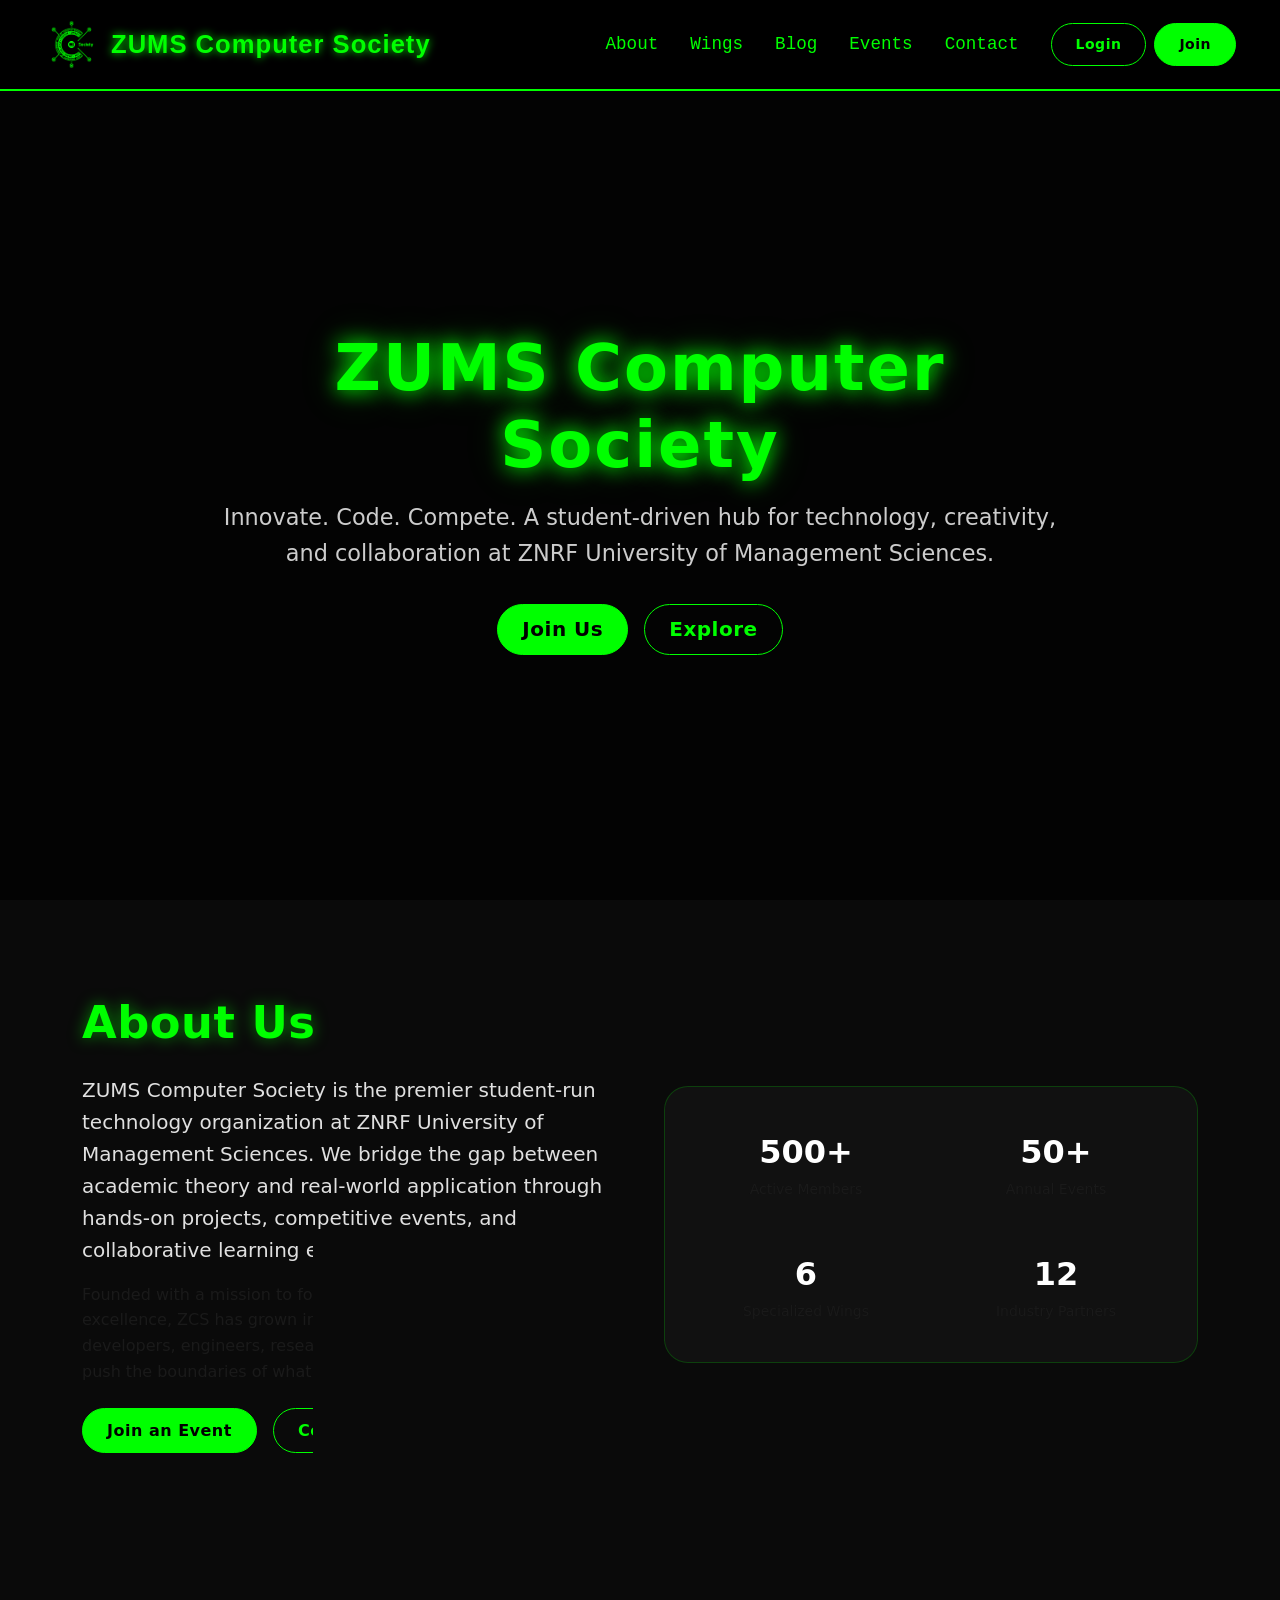
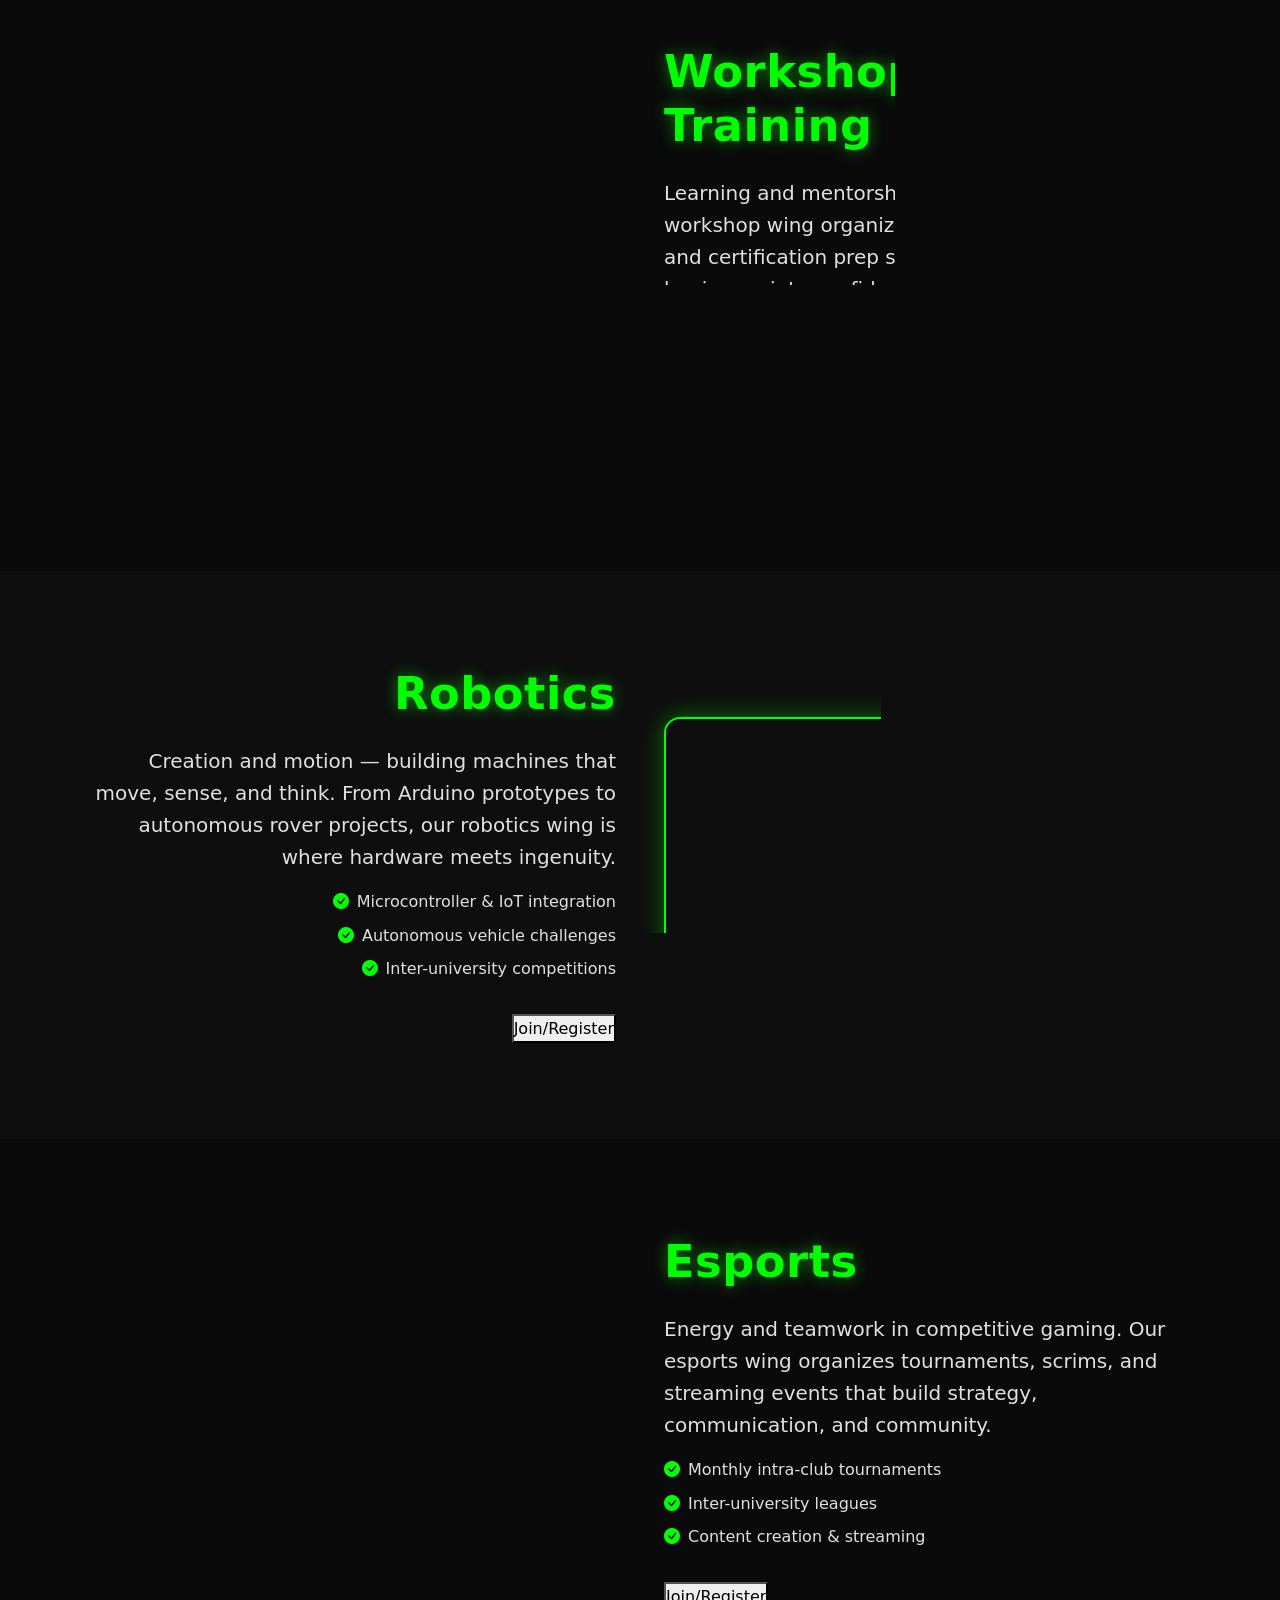
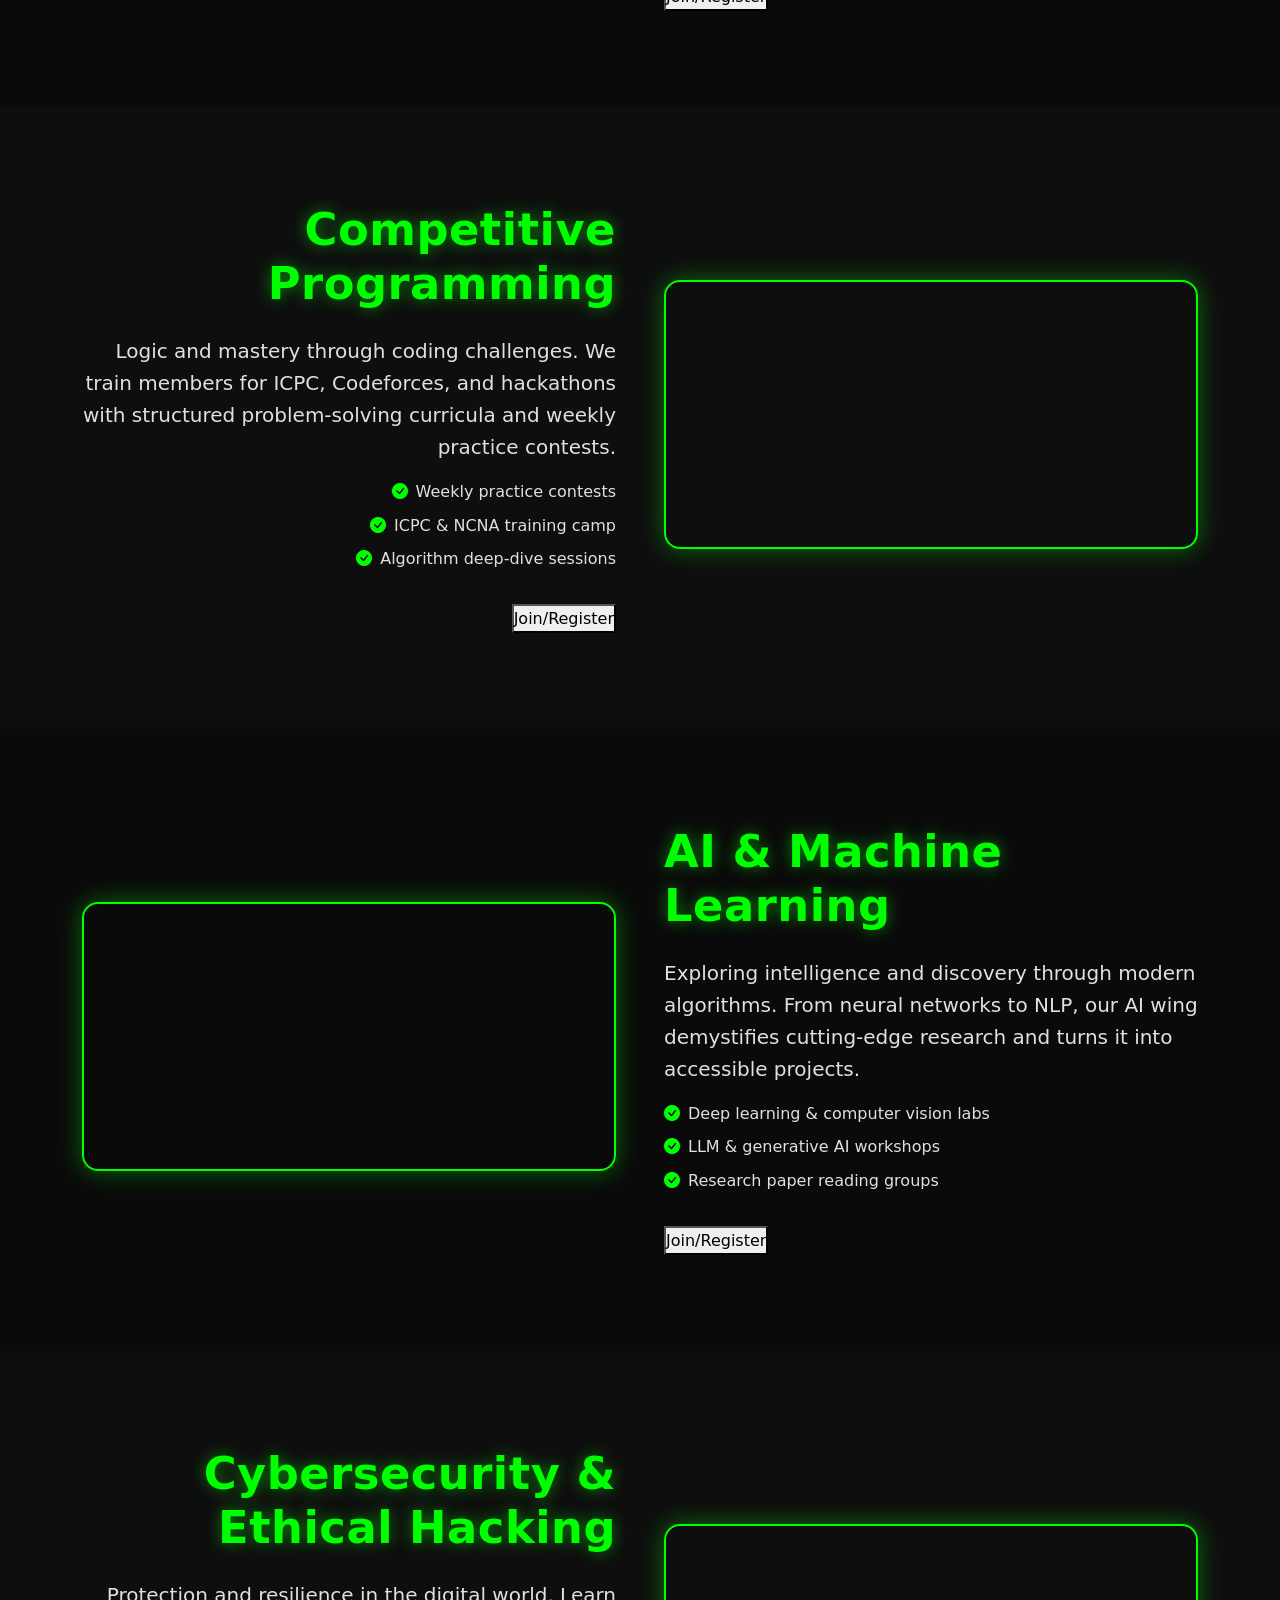
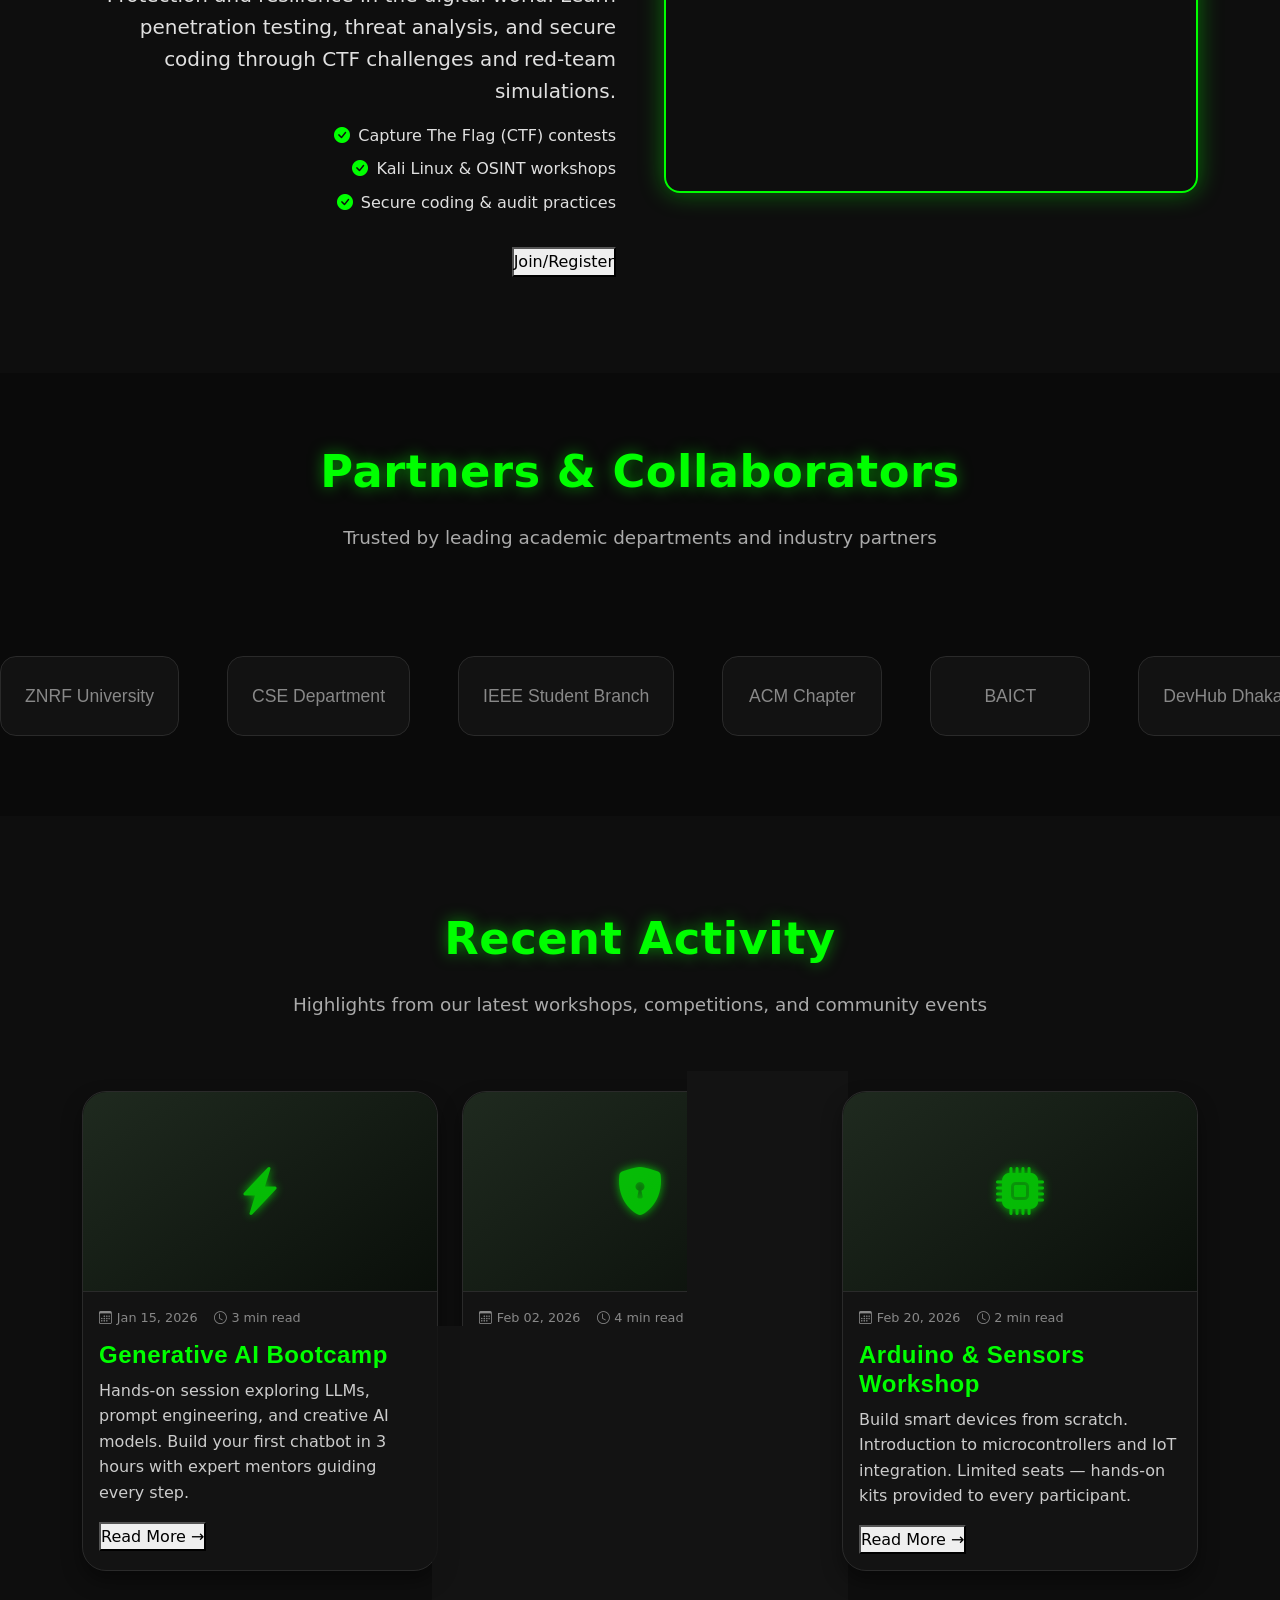
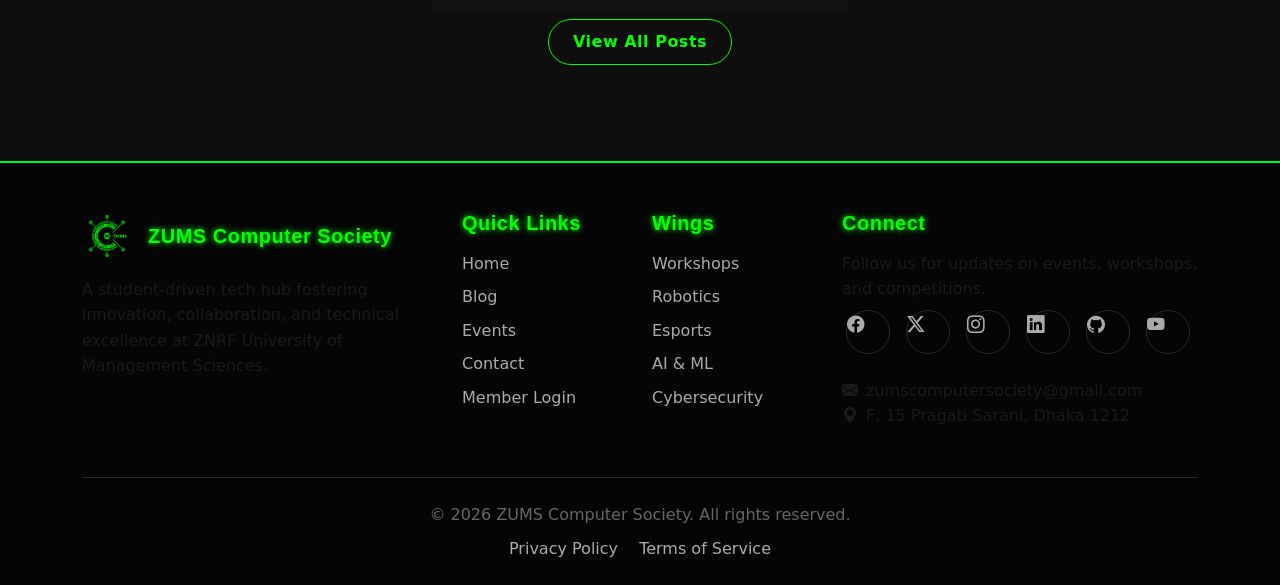
==== index.html @ 4468ccbf "Add files via upload" ====
<!DOCTYPE html>
<html lang="en">
<head>
  <meta charset="UTF-8">
  <meta name="viewport" content="width=device-width, initial-scale=1.0, viewport-fit=cover">
  <meta name="description" content="ZUMS Computer Society - A student-driven tech hub for innovation, workshops, robotics, esports, programming, AI/ML, and cybersecurity at ZNRF University of Management Sciences.">
  <meta name="keywords" content="ZUMS Computer Society, ZCS, tech club, programming, AI, robotics, cybersecurity, esports, workshops, ZNRF University">
  <meta name="author" content="ZUMS Computer Society">
  <meta name="theme-color" content="#00ff00">
  <meta property="og:title" content="ZUMS Computer Society">
  <meta property="og:description" content="CODE CREATE CHALLENGE COMPETE CONNECT. The official CSE club of ZNRF University of Management Sciences.">
  <meta property="og:type" content="website">
  <title>ZUMS Computer Society</title>
  <!-- Bootstrap 5 CSS -->
  <link href="https://cdn.jsdelivr.net/npm/bootstrap@5.3.3/dist/css/bootstrap.min.css" rel="stylesheet">
  <!-- Bootstrap Icons -->
  <link href="https://cdn.jsdelivr.net/npm/bootstrap-icons@1.11.3/font/bootstrap-icons.css" rel="stylesheet">
  <!-- Custom Theme CSS -->
  <link rel="stylesheet" href="style.css">
  <link rel="shortcut icon" href="zcs-logo-transparent.png" type="image/png">
</head>
<body class="d-flex flex-column min-vh-100">

  <!-- Canvas for neon particle pointer tracker -->
  <canvas id="pointerCanvas"></canvas>

  <!-- ===== NAVBAR ===== -->
  <nav class="navbar navbar-expand-lg fixed-top">
    <div class="container-fluid">
      <a class="navbar-brand" href="index.html">
        <img src="zcs-logo-transparent.png" alt="ZCS Logo" onerror="this.src='https://placehold.co/60x60/0a0a0a/00ff00?text=ZCS'">
        <span>ZUMS Computer Society</span>
      </a>
      <button class="navbar-toggler" type="button" data-bs-toggle="collapse" data-bs-target="#mainNavbar" aria-controls="mainNavbar" aria-expanded="false" aria-label="Toggle navigation">
        <span class="navbar-toggler-icon"></span>
      </button>
      <div class="collapse navbar-collapse" id="mainNavbar">
        <ul class="navbar-nav ms-auto mb-2 mb-lg-0 align-items-lg-center">
          <li class="nav-item"><a class="nav-link" href="#about">About</a></li>
          <li class="nav-item dropdown">
            <a class="nav-link dropdown-toggle" href="#wings" id="wingsDropdown" role="button" data-bs-toggle="dropdown" aria-expanded="false">Wings</a>
            <ul class="dropdown-menu" aria-labelledby="wingsDropdown">
              <li><a class="dropdown-item" href="#workshops-wing">Workshops</a></li>
              <li><a class="dropdown-item" href="#robotics">Robotics</a></li>
              <li><a class="dropdown-item" href="#esports">Esports</a></li>
              <li><a class="dropdown-item" href="#programming">Programming</a></li>
              <li><a class="dropdown-item" href="#ai">AI &amp; ML</a></li>
              <li><a class="dropdown-item" href="#cybersecurity">Cybersecurity</a></li>
            </ul>
          </li>
          <li class="nav-item"><a class="nav-link" href="blog.html">Blog</a></li>
          <li class="nav-item"><a class="nav-link" href="forms.html">Events</a></li>
          <li class="nav-item"><a class="nav-link" href="contact.html">Contact</a></li>
          <li class="nav-item ms-lg-3 mt-2 mt-lg-0">
            <a class="btn btn-outline-primary btn-sm" href="login.html">Login</a>
          </li>
          <li class="nav-item ms-lg-2 mt-2 mt-lg-0">
            <a class="btn btn-primary btn-sm" href="register.html">Join</a>
          </li>
        </ul>
      </div>
    </div>
  </nav>

  <!-- ===== HERO SECTION ===== -->
  <section class="hero-section" id="home">
    <video class="hero-bg-video" autoplay loop muted playsinline>
      <source src="wing.mp4" type="video/mp4">
    </video>
    <div class="hero-overlay"></div>
    <div class="hero-content animate-on-scroll">
      <h1>ZUMS Computer Society</h1>
      <p class="lead">Innovate. Code. Compete. A student-driven hub for technology, creativity, and collaboration at ZNRF University of Management Sciences.</p>
      <div class="hero-cta d-flex flex-wrap justify-content-center gap-3">
        <a href="register.html" class="btn btn-primary btn-lg pulse-glow">Join Us</a>
        <a href="#about" class="btn btn-outline-primary btn-lg">Explore</a>
      </div>
    </div>
  </section>

  <!-- ===== ABOUT SECTION ===== -->
  <section id="about" class="py-5">
    <div class="container py-5">
      <div class="row align-items-center g-5">
        <div class="col-lg-6 animate-on-scroll">
          <h2 class="section-title text-start">About Us</h2>
          <p class="fs-5 text-light">ZUMS Computer Society is the premier student-run technology organization at ZNRF University of Management Sciences. We bridge the gap between academic theory and real-world application through hands-on projects, competitive events, and collaborative learning environments.</p>
          <p class="text-secondary">Founded with a mission to foster innovation and technical excellence, ZCS has grown into a thriving community of developers, engineers, researchers, and digital creatives who push the boundaries of what students can achieve.</p>
          <div class="d-flex gap-3 mt-4">
            <a href="forms.html" class="btn btn-primary">Join an Event</a>
            <a href="contact.html" class="btn btn-outline-primary">Collaborate</a>
          </div>
        </div>
        <div class="col-lg-6 animate-on-scroll">
          <div class="glass-card p-4">
            <div class="row g-3">
              <div class="col-6">
                <div class="text-center p-3">
                  <div class="fs-2 fw-bold text-white">500+</div>
                  <div class="text-secondary small">Active Members</div>
                </div>
              </div>
              <div class="col-6">
                <div class="text-center p-3">
                  <div class="fs-2 fw-bold text-white">50+</div>
                  <div class="text-secondary small">Annual Events</div>
                </div>
              </div>
              <div class="col-6">
                <div class="text-center p-3">
                  <div class="fs-2 fw-bold text-white">6</div>
                  <div class="text-secondary small">Specialized Wings</div>
                </div>
              </div>
              <div class="col-6">
                <div class="text-center p-3">
                  <div class="fs-2 fw-bold text-white">12</div>
                  <div class="text-secondary small">Industry Partners</div>
                </div>
              </div>
            </div>
          </div>
        </div>
      </div>
    </div>
  </section>

  <!-- ===== WINGS SECTION ANCHOR ===== -->
  <div id="wings"></div>

  <!-- ===== WINGS: WORKSHOPS ===== -->
  <section id="workshops-wing" class="py-5">
    <div class="container py-5">
      <div class="row align-items-center g-5">
        <div class="col-lg-6 order-lg-1 animate-on-scroll">
          <div class="wing-video">
            <video class="w-100 rounded-4" style="border:2px solid #00ff00;box-shadow:0 0 25px rgba(0,255,0,0.4);" src="wing.mp4" autoplay loop muted playsinline></video>
          </div>
        </div>
        <div class="col-lg-6 order-lg-2 animate-on-scroll">
          <h2 class="section-title text-start">Workshops &amp; Training</h2>
          <p class="fs-5">Learning and mentorship for all skill levels. Our workshop wing organizes bootcamps, hands-on labs, and certification prep sessions that transform beginners into confident technologists.</p>
          <ul class="list-unstyled mt-3">
            <li class="mb-2"><i class="bi bi-check-circle-fill text-success me-2"></i>Beginner to advanced coding bootcamps</li>
            <li class="mb-2"><i class="bi bi-check-circle-fill text-success me-2"></i>Industry-certified mentor guidance</li>
            <li class="mb-2"><i class="bi bi-check-circle-fill text-success me-2"></i>Project-based learning tracks</li>
          </ul>
          <button class="join-btn mt-3">Join/Register</button>
        </div>
      </div>
    </div>
  </section>

  <!-- ===== WINGS: ROBOTICS ===== -->
  <section id="robotics" class="py-5" style="background:#0e0e0e;">
    <div class="container py-5">
      <div class="row align-items-center g-5">
        <div class="col-lg-6 order-lg-2 animate-on-scroll">
          <div class="wing-video">
            <video class="w-100 rounded-4" style="border:2px solid #00ff00;box-shadow:0 0 25px rgba(0,255,0,0.4);" src="wing.mp4" autoplay loop muted playsinline></video>
          </div>
        </div>
        <div class="col-lg-6 order-lg-1 animate-on-scroll text-lg-end">
          <h2 class="section-title text-lg-end">Robotics</h2>
          <p class="fs-5">Creation and motion — building machines that move, sense, and think. From Arduino prototypes to autonomous rover projects, our robotics wing is where hardware meets ingenuity.</p>
          <ul class="list-unstyled mt-3">
            <li class="mb-2"><i class="bi bi-check-circle-fill text-success me-2"></i>Microcontroller &amp; IoT integration</li>
            <li class="mb-2"><i class="bi bi-check-circle-fill text-success me-2"></i>Autonomous vehicle challenges</li>
            <li class="mb-2"><i class="bi bi-check-circle-fill text-success me-2"></i>Inter-university competitions</li>
          </ul>
          <button class="join-btn mt-3">Join/Register</button>
        </div>
      </div>
    </div>
  </section>

  <!-- ===== WINGS: ESPORTS ===== -->
  <section id="esports" class="py-5">
    <div class="container py-5">
      <div class="row align-items-center g-5">
        <div class="col-lg-6 order-lg-1 animate-on-scroll">
          <div class="wing-video">
            <video class="w-100 rounded-4" style="border:2px solid #00ff00;box-shadow:0 0 25px rgba(0,255,0,0.4);" src="wing.mp4" autoplay loop muted playsinline></video>
          </div>
        </div>
        <div class="col-lg-6 order-lg-2 animate-on-scroll">
          <h2 class="section-title text-start">Esports</h2>
          <p class="fs-5">Energy and teamwork in competitive gaming. Our esports wing organizes tournaments, scrims, and streaming events that build strategy, communication, and community.</p>
          <ul class="list-unstyled mt-3">
            <li class="mb-2"><i class="bi bi-check-circle-fill text-success me-2"></i>Monthly intra-club tournaments</li>
            <li class="mb-2"><i class="bi bi-check-circle-fill text-success me-2"></i>Inter-university leagues</li>
            <li class="mb-2"><i class="bi bi-check-circle-fill text-success me-2"></i>Content creation &amp; streaming</li>
          </ul>
          <button class="join-btn mt-3">Join/Register</button>
        </div>
      </div>
    </div>
  </section>

  <!-- ===== WINGS: PROGRAMMING ===== -->
  <section id="programming" class="py-5" style="background:#0e0e0e;">
    <div class="container py-5">
      <div class="row align-items-center g-5">
        <div class="col-lg-6 order-lg-2 animate-on-scroll">
          <div class="wing-video">
            <video class="w-100 rounded-4" style="border:2px solid #00ff00;box-shadow:0 0 25px rgba(0,255,0,0.4);" src="wing.mp4" autoplay loop muted playsinline></video>
          </div>
        </div>
        <div class="col-lg-6 order-lg-1 animate-on-scroll text-lg-end">
          <h2 class="section-title text-lg-end">Competitive Programming</h2>
          <p class="fs-5">Logic and mastery through coding challenges. We train members for ICPC, Codeforces, and hackathons with structured problem-solving curricula and weekly practice contests.</p>
          <ul class="list-unstyled mt-3">
            <li class="mb-2"><i class="bi bi-check-circle-fill text-success me-2"></i>Weekly practice contests</li>
            <li class="mb-2"><i class="bi bi-check-circle-fill text-success me-2"></i>ICPC &amp; NCNA training camp</li>
            <li class="mb-2"><i class="bi bi-check-circle-fill text-success me-2"></i>Algorithm deep-dive sessions</li>
          </ul>
          <button class="join-btn mt-3">Join/Register</button>
        </div>
      </div>
    </div>
  </section>

  <!-- ===== WINGS: AI & ML ===== -->
  <section id="ai" class="py-5">
    <div class="container py-5">
      <div class="row align-items-center g-5">
        <div class="col-lg-6 order-lg-1 animate-on-scroll">
          <div class="wing-video">
            <video class="w-100 rounded-4" style="border:2px solid #00ff00;box-shadow:0 0 25px rgba(0,255,0,0.4);" src="wing.mp4" autoplay loop muted playsinline></video>
          </div>
        </div>
        <div class="col-lg-6 order-lg-2 animate-on-scroll">
          <h2 class="section-title text-start">AI &amp; Machine Learning</h2>
          <p class="fs-5">Exploring intelligence and discovery through modern algorithms. From neural networks to NLP, our AI wing demystifies cutting-edge research and turns it into accessible projects.</p>
          <ul class="list-unstyled mt-3">
            <li class="mb-2"><i class="bi bi-check-circle-fill text-success me-2"></i>Deep learning &amp; computer vision labs</li>
            <li class="mb-2"><i class="bi bi-check-circle-fill text-success me-2"></i>LLM &amp; generative AI workshops</li>
            <li class="mb-2"><i class="bi bi-check-circle-fill text-success me-2"></i>Research paper reading groups</li>
          </ul>
          <button class="join-btn mt-3">Join/Register</button>
        </div>
      </div>
    </div>
  </section>

  <!-- ===== WINGS: CYBERSECURITY ===== -->
  <section id="cybersecurity" class="py-5" style="background:#0e0e0e;">
    <div class="container py-5">
      <div class="row align-items-center g-5">
        <div class="col-lg-6 order-lg-2 animate-on-scroll">
          <div class="wing-video">
            <video class="w-100 rounded-4" style="border:2px solid #00ff00;box-shadow:0 0 25px rgba(0,255,0,0.4);" src="wing.mp4" autoplay loop muted playsinline></video>
          </div>
        </div>
        <div class="col-lg-6 order-lg-1 animate-on-scroll text-lg-end">
          <h2 class="section-title text-lg-end">Cybersecurity &amp; Ethical Hacking</h2>
          <p class="fs-5">Protection and resilience in the digital world. Learn penetration testing, threat analysis, and secure coding through CTF challenges and red-team simulations.</p>
          <ul class="list-unstyled mt-3">
            <li class="mb-2"><i class="bi bi-check-circle-fill text-success me-2"></i>Capture The Flag (CTF) contests</li>
            <li class="mb-2"><i class="bi bi-check-circle-fill text-success me-2"></i>Kali Linux &amp; OSINT workshops</li>
            <li class="mb-2"><i class="bi bi-check-circle-fill text-success me-2"></i>Secure coding &amp; audit practices</li>
          </ul>
          <button class="join-btn mt-3">Join/Register</button>
        </div>
      </div>
    </div>
  </section>

  <!-- ===== PARTNERS / COLLABORATORS ===== -->
  <section id="partners" class="py-5">
    <div class="container py-4">
      <h2 class="section-title">Partners &amp; Collaborators</h2>
      <p class="section-subtitle">Trusted by leading academic departments and industry partners</p>
    </div>
    <div class="marquee-container">
      <div class="marquee-track">
        <span class="marquee-item">ZNRF University</span>
        <span class="marquee-item">CSE Department</span>
        <span class="marquee-item">IEEE Student Branch</span>
        <span class="marquee-item">ACM Chapter</span>
        <span class="marquee-item">BAICT</span>
        <span class="marquee-item">DevHub Dhaka</span>
        <span class="marquee-item">Google DSC</span>
        <span class="marquee-item">Microsoft Learn</span>
        <span class="marquee-item">AWS Educate</span>
        <span class="marquee-item">Oracle Academy</span>
        <!-- Duplicate for seamless loop -->
        <span class="marquee-item">ZNRF University</span>
        <span class="marquee-item">CSE Department</span>
        <span class="marquee-item">IEEE Student Branch</span>
        <span class="marquee-item">ACM Chapter</span>
        <span class="marquee-item">BAICT</span>
        <span class="marquee-item">DevHub Dhaka</span>
        <span class="marquee-item">Google DSC</span>
        <span class="marquee-item">Microsoft Learn</span>
        <span class="marquee-item">AWS Educate</span>
        <span class="marquee-item">Oracle Academy</span>
      </div>
    </div>
  </section>

  <!-- ===== RECENT ACTIVITY ===== -->
  <section id="recent-activity" class="py-5" style="background:#0e0e0e;">
    <div class="container py-5">
      <h2 class="section-title">Recent Activity</h2>
      <p class="section-subtitle">Highlights from our latest workshops, competitions, and community events</p>
      <div class="row g-4 mt-2">
        <!-- Card 1 -->
        <div class="col-md-6 col-lg-4 animate-on-scroll">
          <div class="card h-100">
            <div class="blog-thumb-placeholder">
              <span class="thumb-icon"><i class="bi bi-lightning-charge-fill"></i></span>
            </div>
            <div class="card-body">
              <div class="blog-meta">
                <span><i class="bi bi-calendar3"></i> Jan 15, 2026</span>
                <span><i class="bi bi-clock"></i> 3 min read</span>
              </div>
              <h4 class="card-title">Generative AI Bootcamp</h4>
              <p class="card-text">Hands-on session exploring LLMs, prompt engineering, and creative AI models. Build your first chatbot in 3 hours with expert mentors guiding every step.</p>
              <button class="read-more">Read More &rarr;</button>
            </div>
          </div>
        </div>
        <!-- Card 2 -->
        <div class="col-md-6 col-lg-4 animate-on-scroll">
          <div class="card h-100">
            <div class="blog-thumb-placeholder">
              <span class="thumb-icon"><i class="bi bi-shield-lock-fill"></i></span>
            </div>
            <div class="card-body">
              <div class="blog-meta">
                <span><i class="bi bi-calendar3"></i> Feb 02, 2026</span>
                <span><i class="bi bi-clock"></i> 4 min read</span>
              </div>
              <h4 class="card-title">Ethical Hacking 101</h4>
              <p class="card-text">Learn penetration testing, network scanning and defense strategies. Real-world demos with Kali Linux in our fully equipped cybersecurity lab.</p>
              <button class="read-more">Read More &rarr;</button>
            </div>
          </div>
        </div>
        <!-- Card 3 -->
        <div class="col-md-6 col-lg-4 animate-on-scroll">
          <div class="card h-100">
            <div class="blog-thumb-placeholder">
              <span class="thumb-icon"><i class="bi bi-cpu-fill"></i></span>
            </div>
            <div class="card-body">
              <div class="blog-meta">
                <span><i class="bi bi-calendar3"></i> Feb 20, 2026</span>
                <span><i class="bi bi-clock"></i> 2 min read</span>
              </div>
              <h4 class="card-title">Arduino &amp; Sensors Workshop</h4>
              <p class="card-text">Build smart devices from scratch. Introduction to microcontrollers and IoT integration. Limited seats — hands-on kits provided to every participant.</p>
              <button class="read-more">Read More &rarr;</button>
            </div>
          </div>
        </div>
      </div>
      <div class="text-center mt-5">
        <a href="blog.html" class="btn btn-outline-primary">View All Posts</a>
      </div>
    </div>
  </section>

  <!-- ===== UNIVERSAL FOOTER ===== -->
  <footer class="site-footer mt-auto">
    <div class="container">
      <div class="row g-4">
        <div class="col-lg-4">
          <div class="d-flex align-items-center gap-3 mb-3">
            <img src="zcs-logo-transparent.png" alt="ZCS Logo" height="50" onerror="this.src='https://placehold.co/50x50/0a0a0a/00ff00?text=ZCS'">
            <h5 class="mb-0">ZUMS Computer Society</h5>
          </div>
          <p class="text-secondary">A student-driven tech hub fostering innovation, collaboration, and technical excellence at ZNRF University of Management Sciences.</p>
        </div>
        <div class="col-lg-2 col-md-4">
          <h5>Quick Links</h5>
          <a href="index.html">Home</a>
          <a href="blog.html">Blog</a>
          <a href="forms.html">Events</a>
          <a href="contact.html">Contact</a>
          <a href="login.html">Member Login</a>
        </div>
        <div class="col-lg-2 col-md-4">
          <h5>Wings</h5>
          <a href="index.html#workshops-wing">Workshops</a>
          <a href="index.html#robotics">Robotics</a>
          <a href="index.html#esports">Esports</a>
          <a href="index.html#ai">AI &amp; ML</a>
          <a href="index.html#cybersecurity">Cybersecurity</a>
        </div>
        <div class="col-lg-4 col-md-4">
          <h5>Connect</h5>
          <p class="text-secondary mb-2">Follow us for updates on events, workshops, and competitions.</p>
          <div class="d-flex gap-2">
            <a href="#" class="social-icon" aria-label="Facebook"><i class="bi bi-facebook"></i></a>
            <a href="#" class="social-icon" aria-label="Twitter / X"><i class="bi bi-twitter-x"></i></a>
            <a href="#" class="social-icon" aria-label="Instagram"><i class="bi bi-instagram"></i></a>
            <a href="#" class="social-icon" aria-label="LinkedIn"><i class="bi bi-linkedin"></i></a>
            <a href="#" class="social-icon" aria-label="GitHub"><i class="bi bi-github"></i></a>
            <a href="#" class="social-icon" aria-label="YouTube"><i class="bi bi-youtube"></i></a>
          </div>
          <p class="text-secondary mt-3 mb-0"><i class="bi bi-envelope-fill me-2"></i>zumscomputersociety@gmail.com</p>
          <p class="text-secondary"><i class="bi bi-geo-alt-fill me-2"></i>F, 15 Pragati Sarani, Dhaka 1212</p>
        </div>
      </div>
      <div class="footer-bottom">
        <p class="mb-0">&copy; <span class="year-update">2026</span> ZUMS Computer Society. All rights reserved.</p>
        <div class="mt-2">
          <a href="privacy-policy.html" class="d-inline me-3">Privacy Policy</a>
          <a href="terms.html" class="d-inline">Terms of Service</a>
        </div>
      </div>
    </div>
  </footer>

  <!-- Bootstrap 5 JS Bundle -->
  <script src="https://cdn.jsdelivr.net/npm/bootstrap@5.3.3/dist/js/bootstrap.bundle.min.js"></script>
  <!-- Custom JS -->
  <script src="script.js"></script>
</body>
</html>
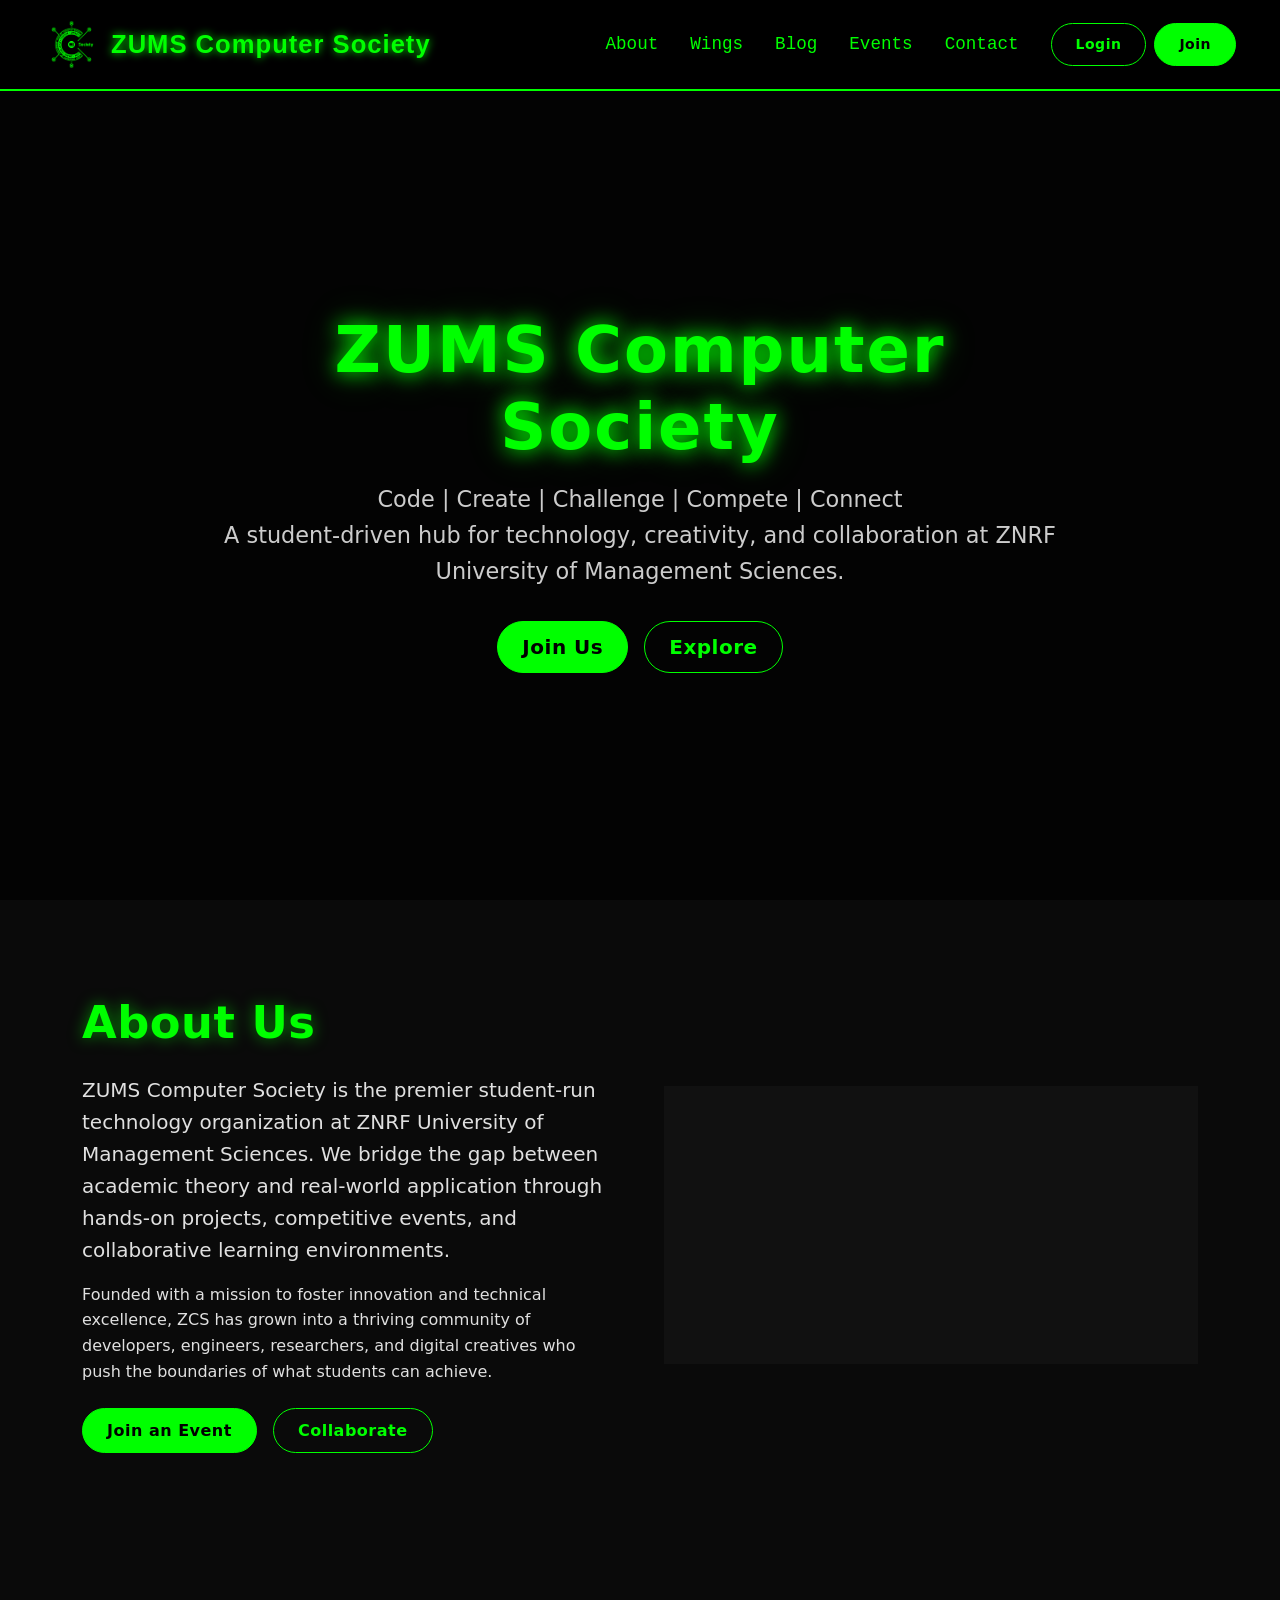
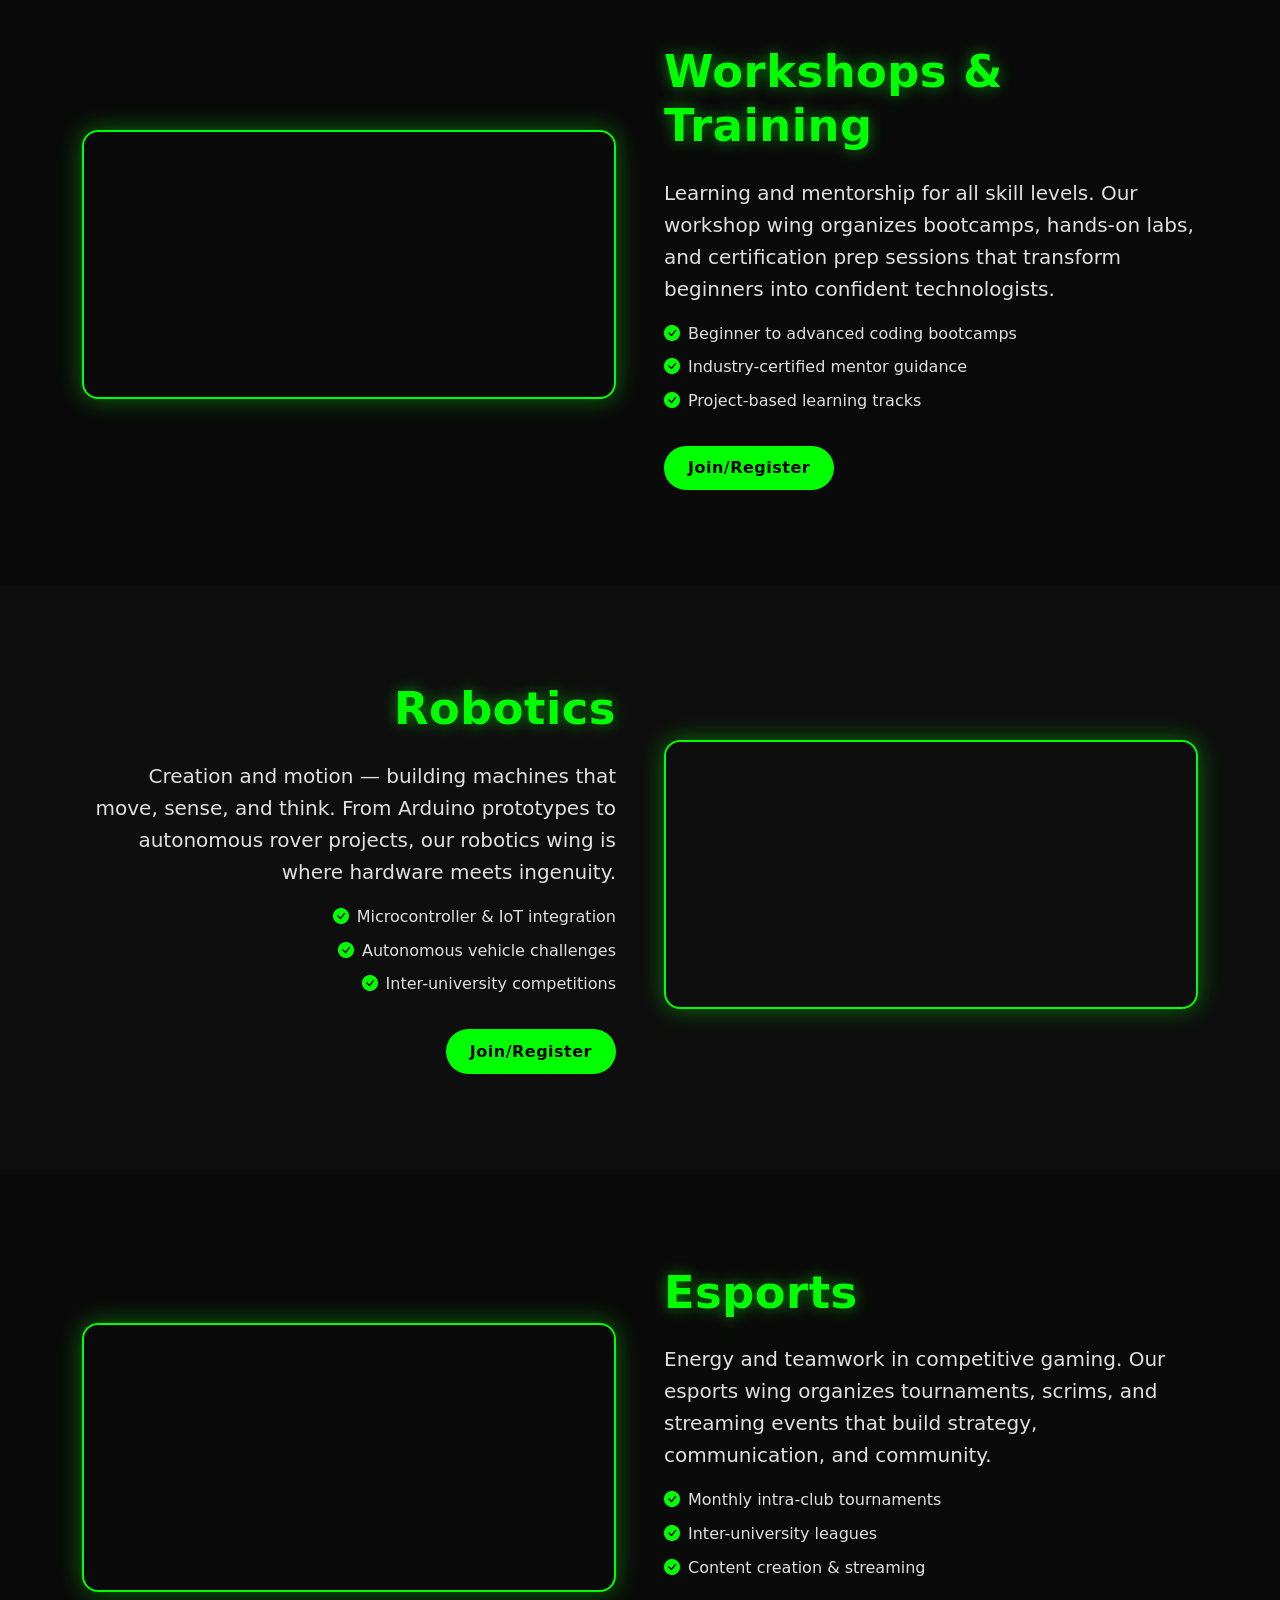
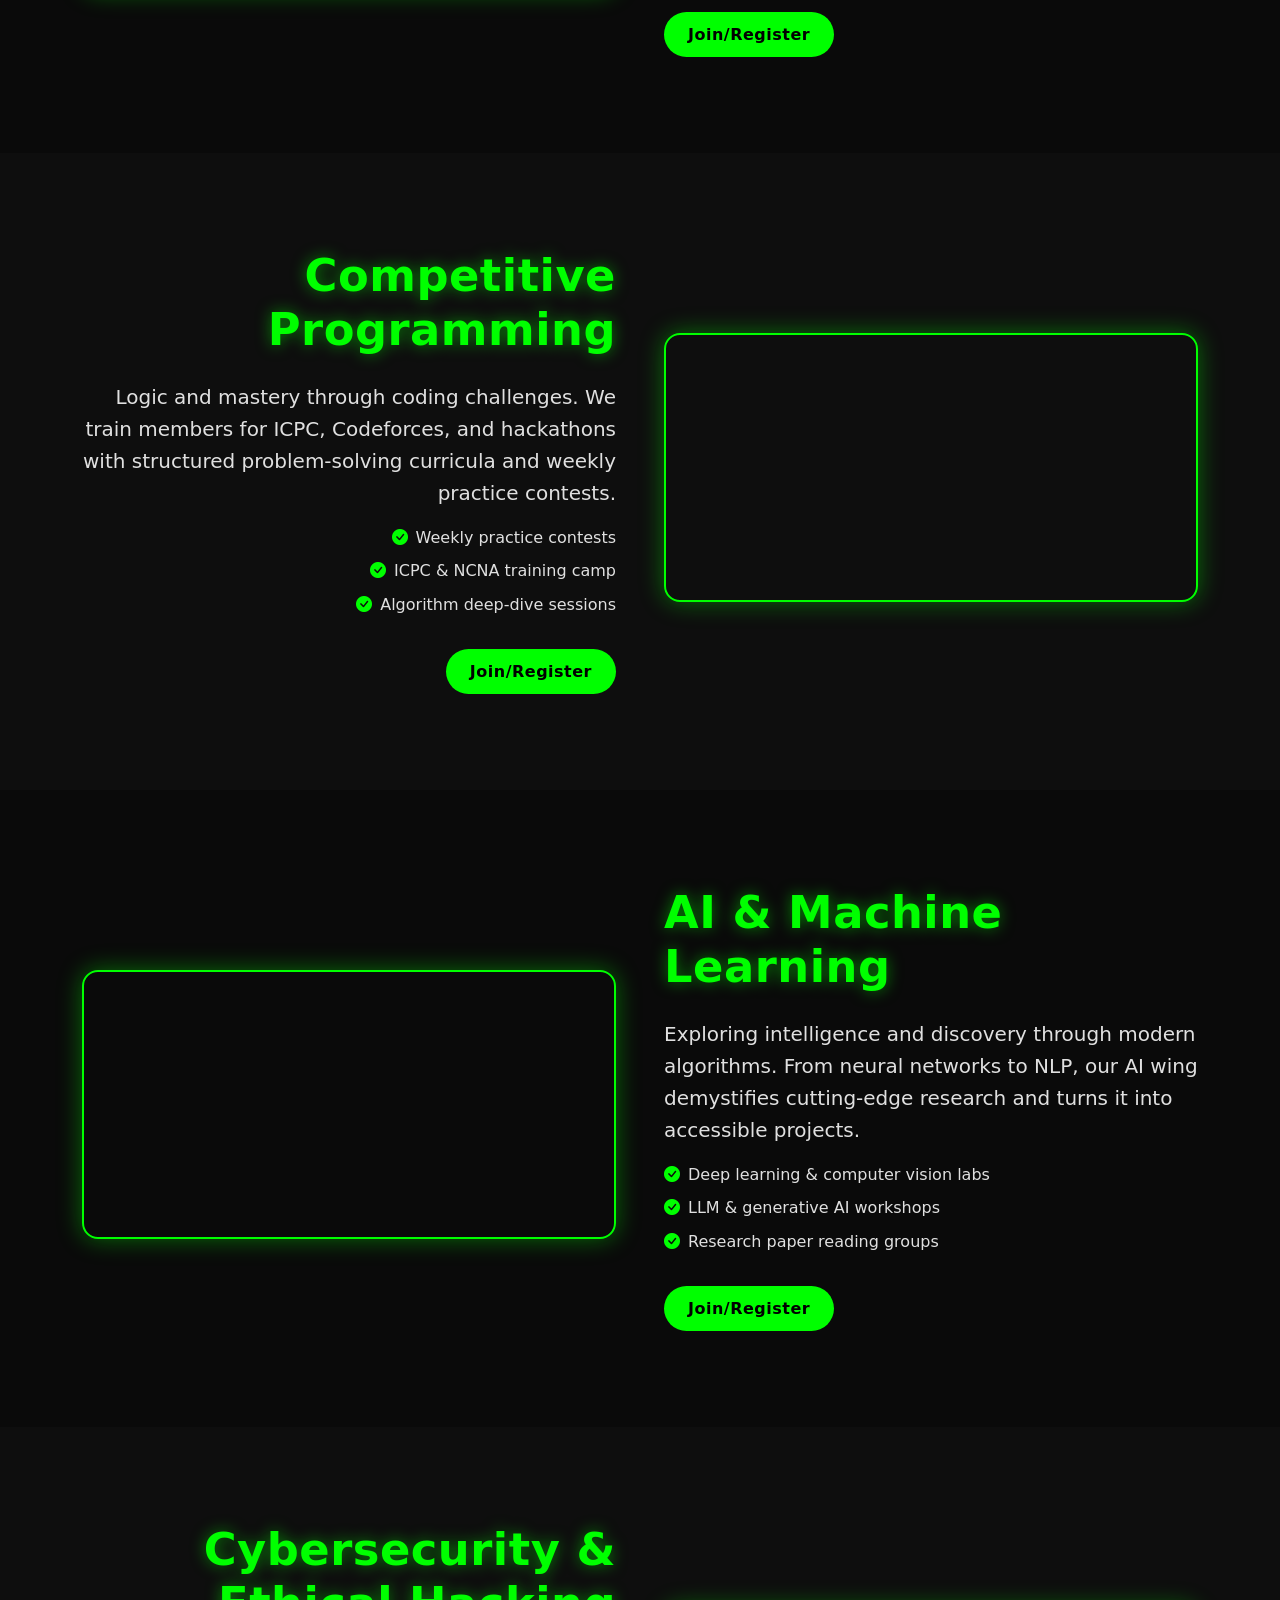
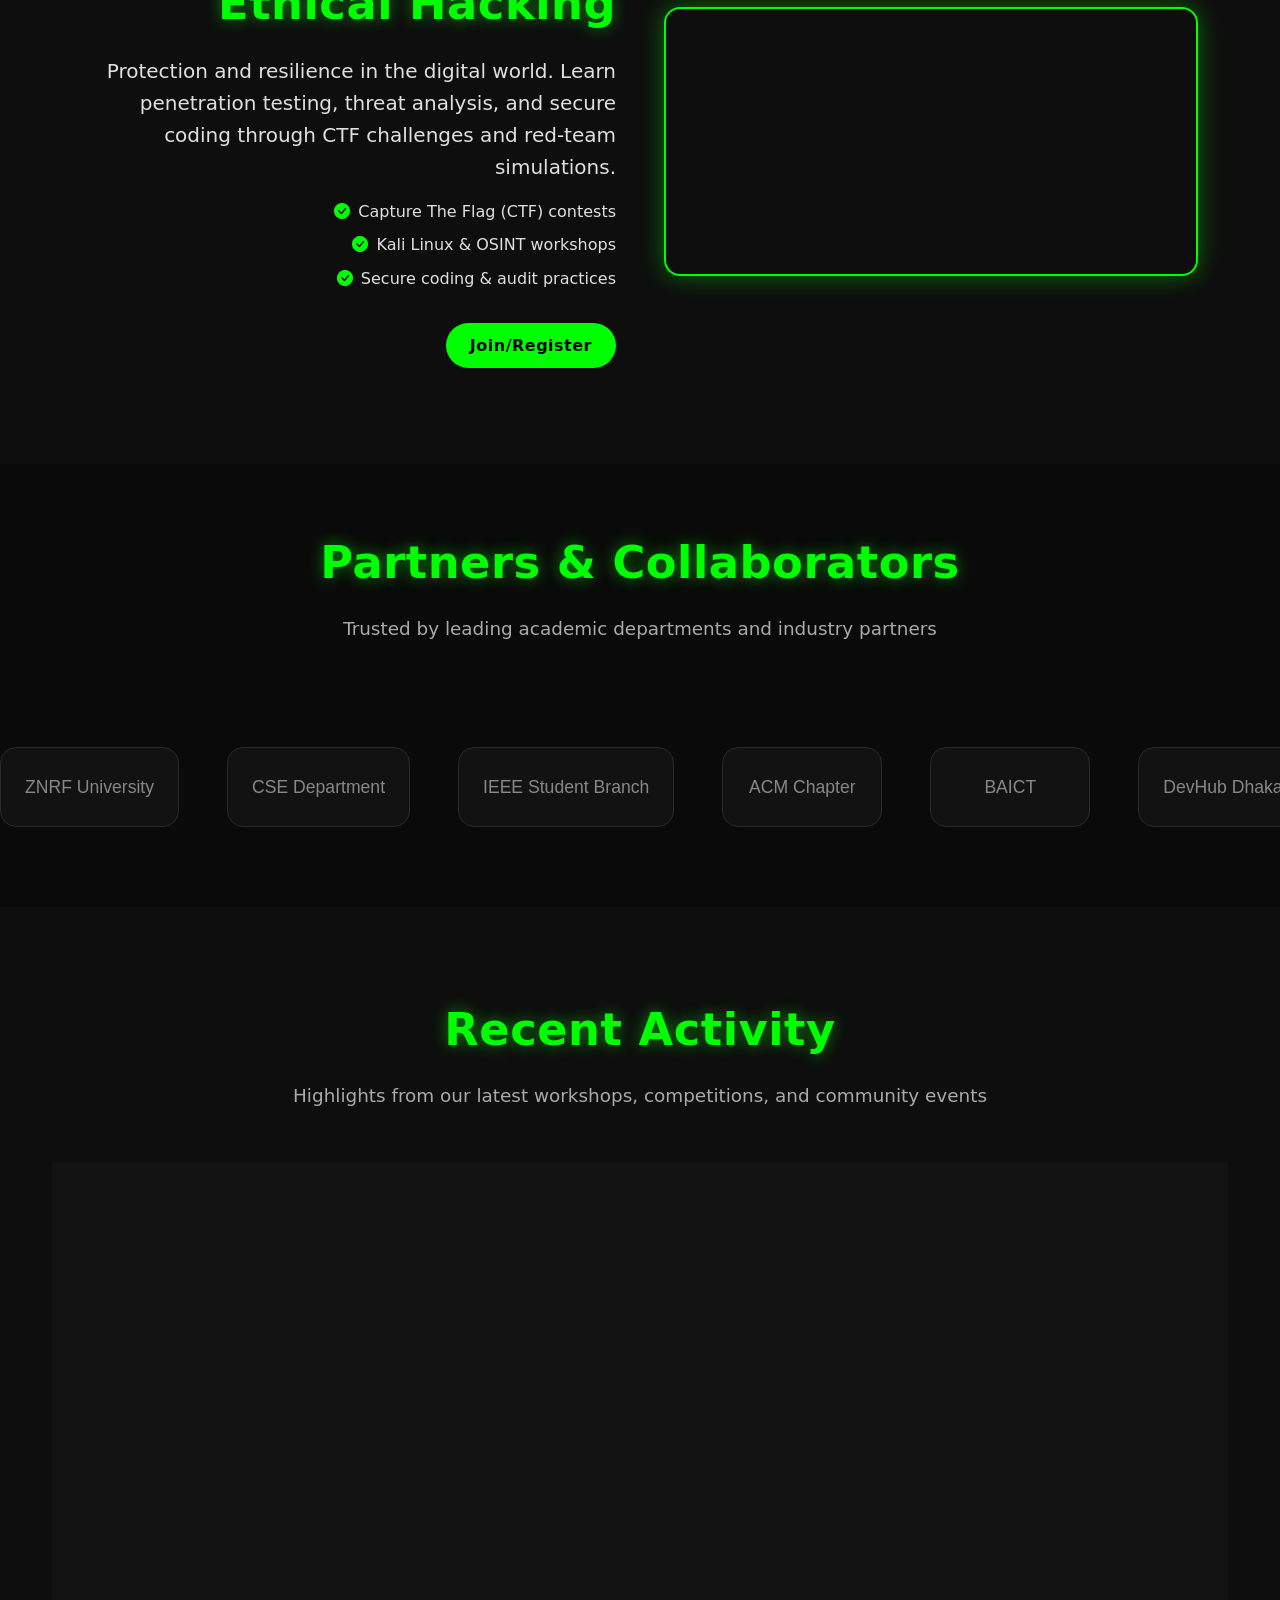
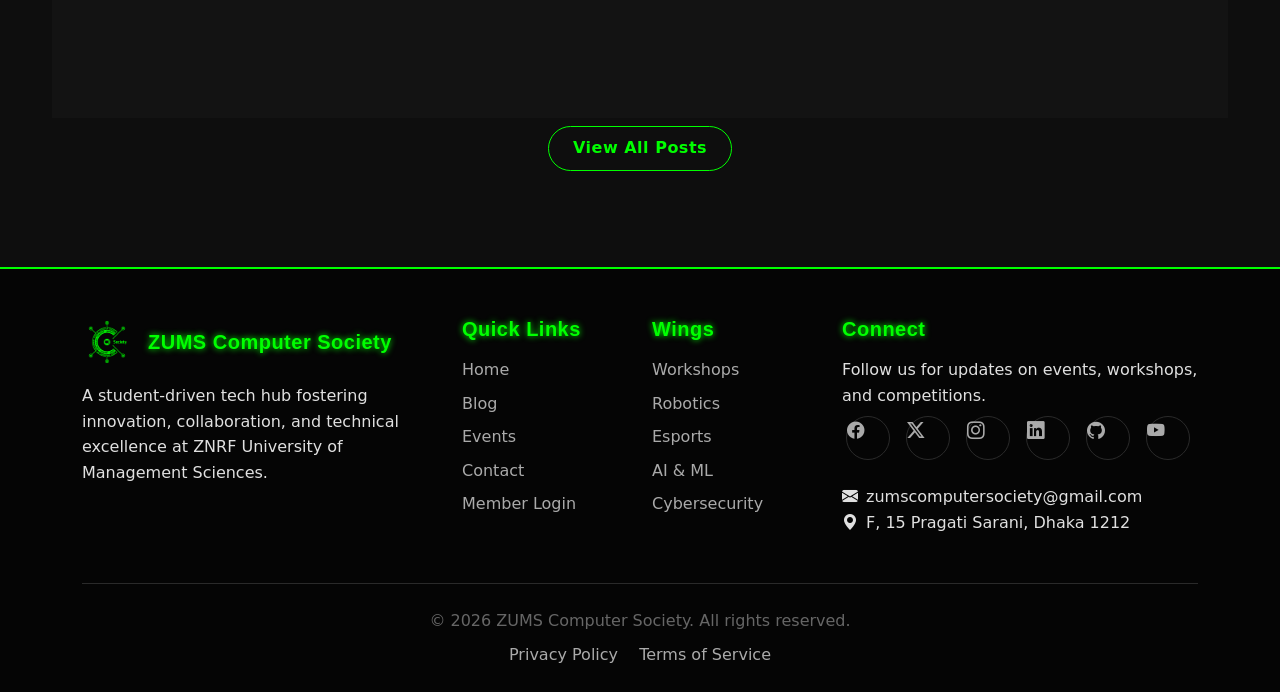
==== commit 8123f79c: "Add files via upload" ====
--- a/index.html
+++ b/index.html
@@ -70,7 +70,7 @@
     <div class="hero-overlay"></div>
     <div class="hero-content animate-on-scroll">
       <h1>ZUMS Computer Society</h1>
-      <p class="lead">Innovate. Code. Compete. A student-driven hub for technology, creativity, and collaboration at ZNRF University of Management Sciences.</p>
+      <p class="lead"><b>Code | Create | Challenge | Compete | Connect</b><br> A student-driven hub for technology, creativity, and collaboration at ZNRF University of Management Sciences.</p>
       <div class="hero-cta d-flex flex-wrap justify-content-center gap-3">
         <a href="register.html" class="btn btn-primary btn-lg pulse-glow">Join Us</a>
         <a href="#about" class="btn btn-outline-primary btn-lg">Explore</a>
@@ -85,7 +85,7 @@
         <div class="col-lg-6 animate-on-scroll">
           <h2 class="section-title text-start">About Us</h2>
           <p class="fs-5 text-light">ZUMS Computer Society is the premier student-run technology organization at ZNRF University of Management Sciences. We bridge the gap between academic theory and real-world application through hands-on projects, competitive events, and collaborative learning environments.</p>
-          <p class="text-secondary">Founded with a mission to foster innovation and technical excellence, ZCS has grown into a thriving community of developers, engineers, researchers, and digital creatives who push the boundaries of what students can achieve.</p>
+          <p class="text">Founded with a mission to foster innovation and technical excellence, ZCS has grown into a thriving community of developers, engineers, researchers, and digital creatives who push the boundaries of what students can achieve.</p>
           <div class="d-flex gap-3 mt-4">
             <a href="forms.html" class="btn btn-primary">Join an Event</a>
             <a href="contact.html" class="btn btn-outline-primary">Collaborate</a>
@@ -97,25 +97,25 @@
               <div class="col-6">
                 <div class="text-center p-3">
                   <div class="fs-2 fw-bold text-white">500+</div>
-                  <div class="text-secondary small">Active Members</div>
+                  <div class="text small">Active Members</div>
                 </div>
               </div>
               <div class="col-6">
                 <div class="text-center p-3">
                   <div class="fs-2 fw-bold text-white">50+</div>
-                  <div class="text-secondary small">Annual Events</div>
+                  <div class="text small">Annual Events</div>
                 </div>
               </div>
               <div class="col-6">
                 <div class="text-center p-3">
                   <div class="fs-2 fw-bold text-white">6</div>
-                  <div class="text-secondary small">Specialized Wings</div>
+                  <div class="text small">Specialized Wings</div>
                 </div>
               </div>
               <div class="col-6">
                 <div class="text-center p-3">
                   <div class="fs-2 fw-bold text-white">12</div>
-                  <div class="text-secondary small">Industry Partners</div>
+                  <div class="text small">Industry Partners</div>
                 </div>
               </div>
             </div>
@@ -372,7 +372,7 @@
             <img src="zcs-logo-transparent.png" alt="ZCS Logo" height="50" onerror="this.src='https://placehold.co/50x50/0a0a0a/00ff00?text=ZCS'">
             <h5 class="mb-0">ZUMS Computer Society</h5>
           </div>
-          <p class="text-secondary">A student-driven tech hub fostering innovation, collaboration, and technical excellence at ZNRF University of Management Sciences.</p>
+          <p class="text">A student-driven tech hub fostering innovation, collaboration, and technical excellence at ZNRF University of Management Sciences.</p>
         </div>
         <div class="col-lg-2 col-md-4">
           <h5>Quick Links</h5>
@@ -392,7 +392,7 @@
         </div>
         <div class="col-lg-4 col-md-4">
           <h5>Connect</h5>
-          <p class="text-secondary mb-2">Follow us for updates on events, workshops, and competitions.</p>
+          <p class="text mb-2">Follow us for updates on events, workshops, and competitions.</p>
           <div class="d-flex gap-2">
             <a href="#" class="social-icon" aria-label="Facebook"><i class="bi bi-facebook"></i></a>
             <a href="#" class="social-icon" aria-label="Twitter / X"><i class="bi bi-twitter-x"></i></a>
@@ -401,8 +401,8 @@
             <a href="#" class="social-icon" aria-label="GitHub"><i class="bi bi-github"></i></a>
             <a href="#" class="social-icon" aria-label="YouTube"><i class="bi bi-youtube"></i></a>
           </div>
-          <p class="text-secondary mt-3 mb-0"><i class="bi bi-envelope-fill me-2"></i>zumscomputersociety@gmail.com</p>
-          <p class="text-secondary"><i class="bi bi-geo-alt-fill me-2"></i>F, 15 Pragati Sarani, Dhaka 1212</p>
+          <p class="text mt-3 mb-0"><i class="bi bi-envelope-fill me-2"></i>zumscomputersociety@gmail.com</p>
+          <p class="text"><i class="bi bi-geo-alt-fill me-2"></i>F, 15 Pragati Sarani, Dhaka 1212</p>
         </div>
       </div>
       <div class="footer-bottom">
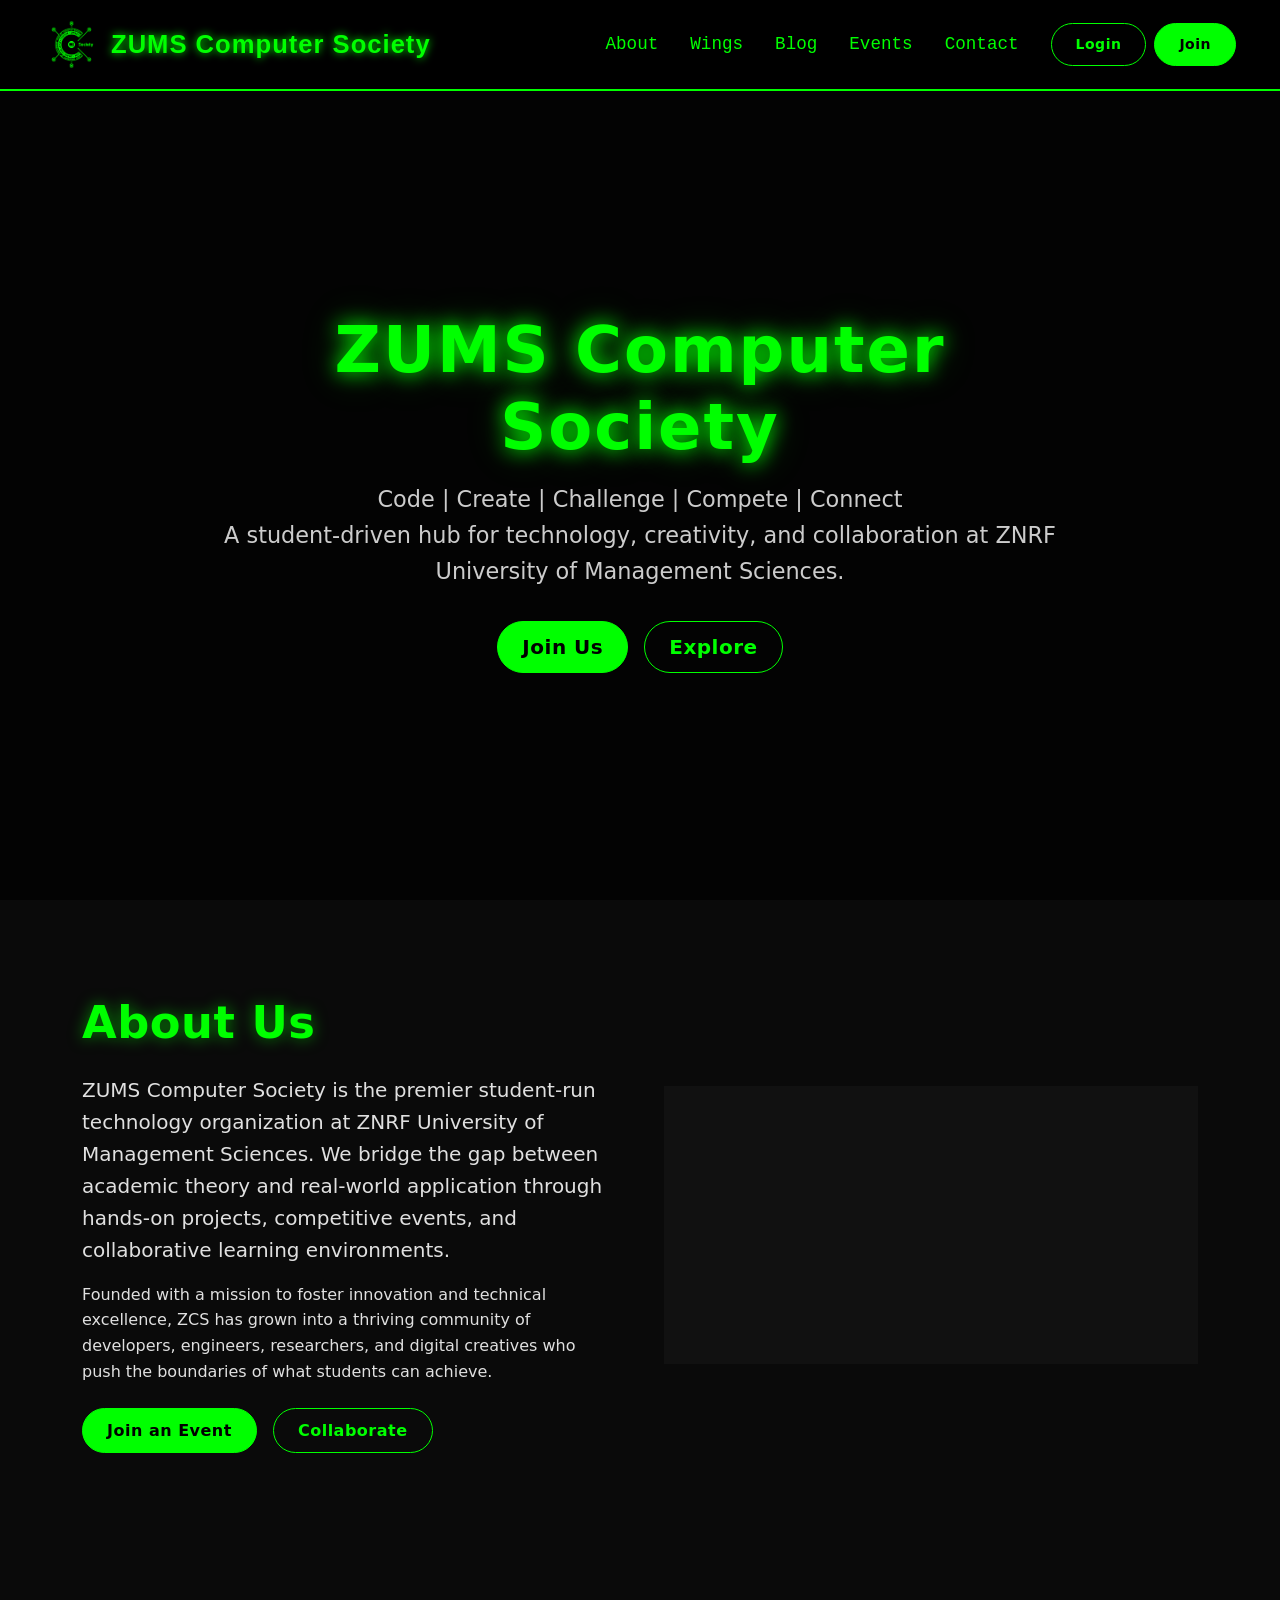
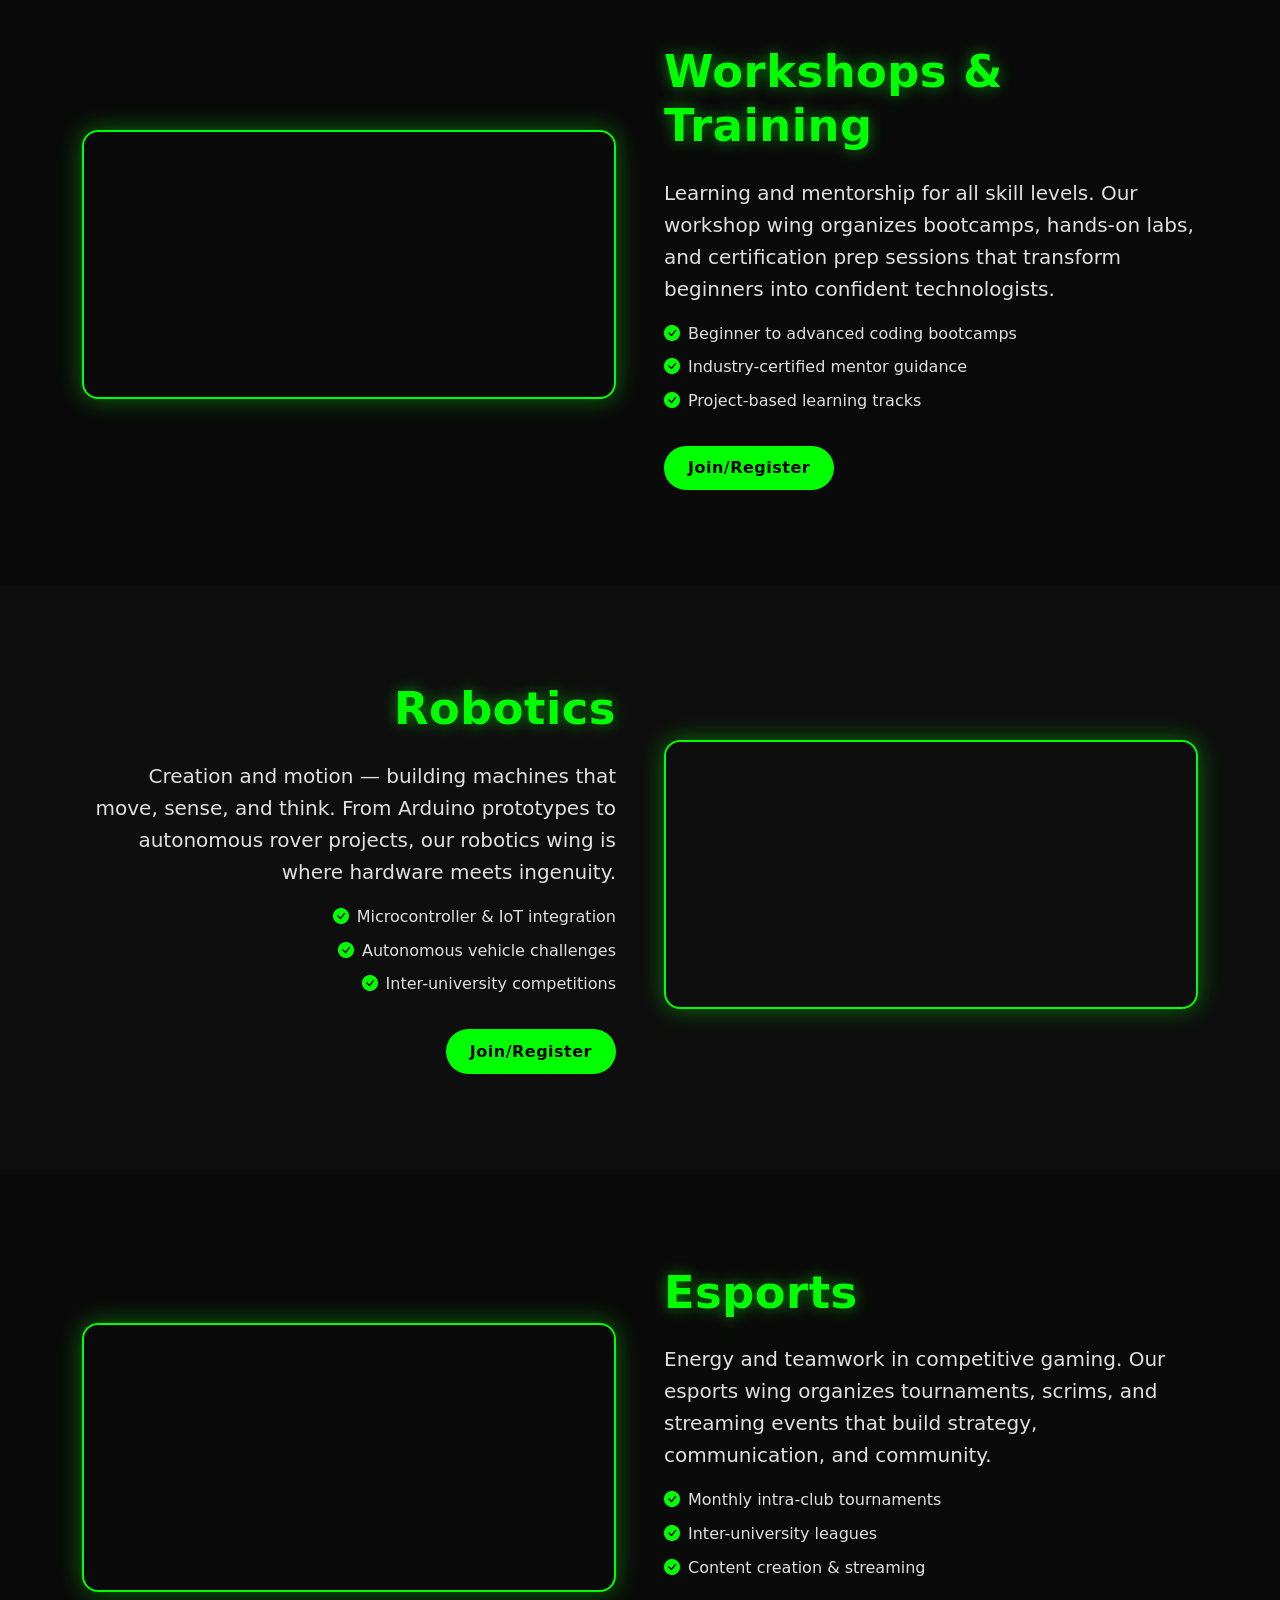
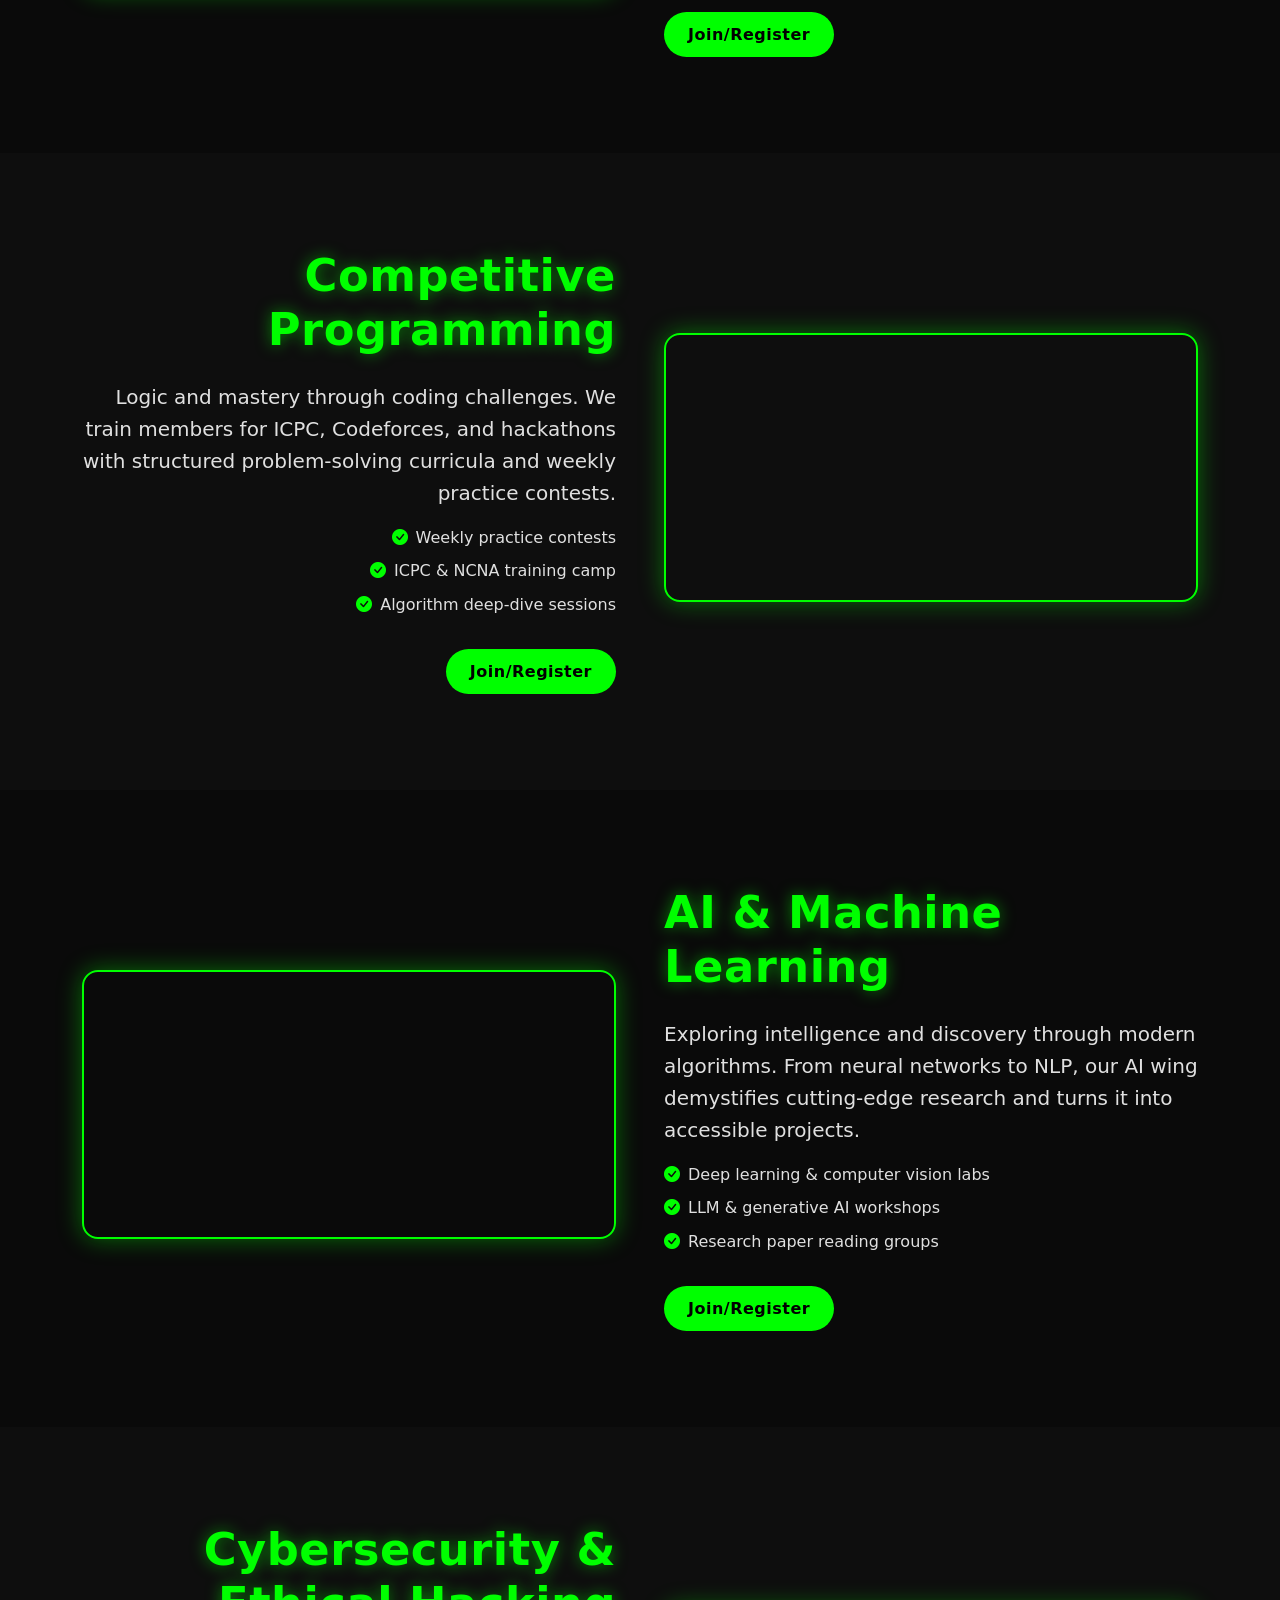
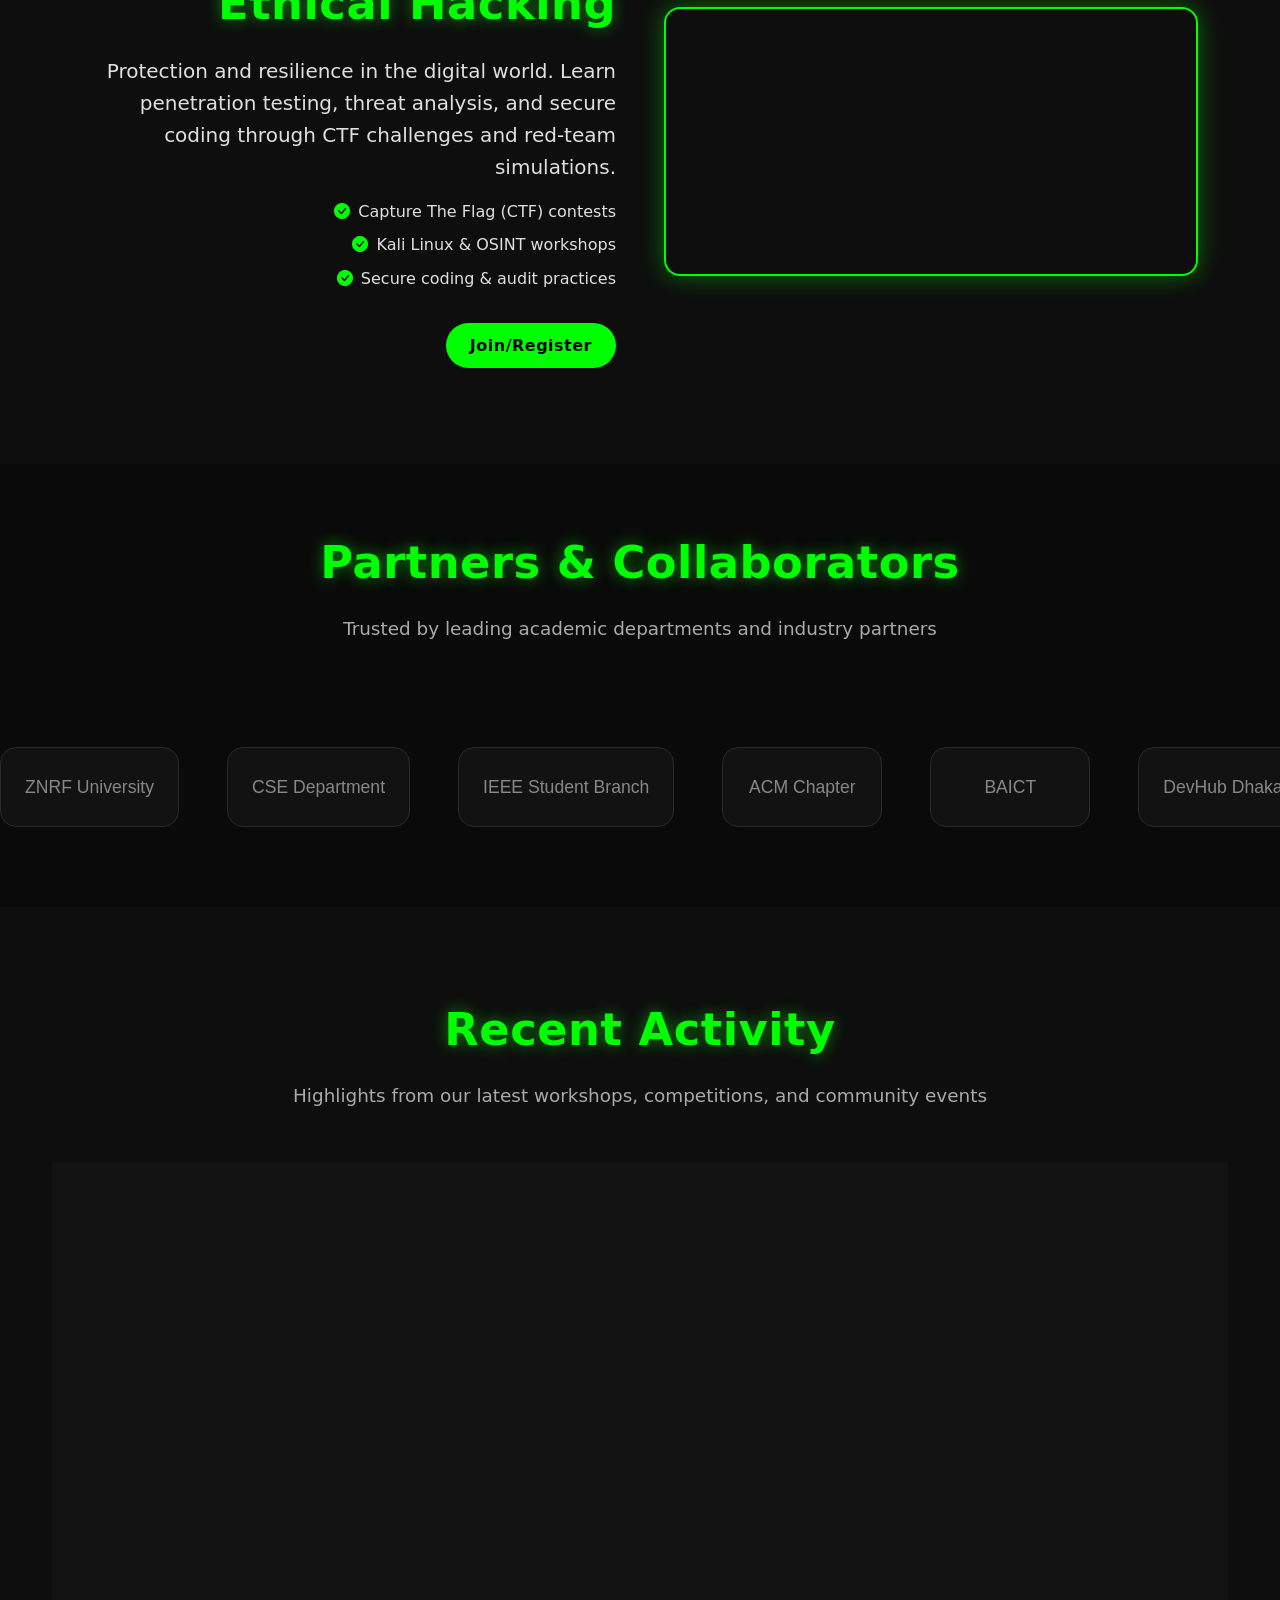
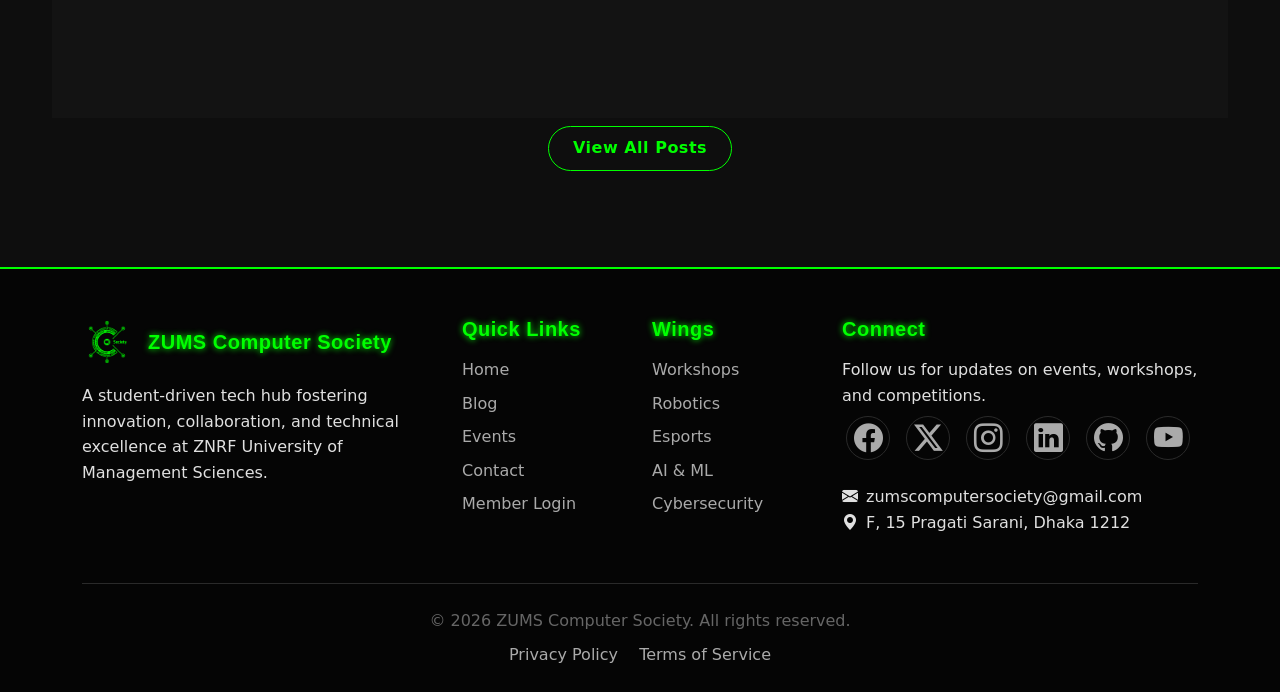
==== commit 324fcc93: "Add files via upload" ====
--- a/index.html
+++ b/index.html
@@ -49,7 +49,7 @@
             </ul>
           </li>
           <li class="nav-item"><a class="nav-link" href="blog.html">Blog</a></li>
-          <li class="nav-item"><a class="nav-link" href="forms.html">Events</a></li>
+          <li class="nav-item"><a class="nav-link" href="events.html">Events</a></li>
           <li class="nav-item"><a class="nav-link" href="contact.html">Contact</a></li>
           <li class="nav-item ms-lg-3 mt-2 mt-lg-0">
             <a class="btn btn-outline-primary btn-sm" href="login.html">Login</a>
--- a/style.css
+++ b/style.css
@@ -0,0 +1,1302 @@
+/* ============================================
+   ZUMS Computer Society - Custom #0d6efdootstrap 5 Theme
+   Aesthetic: Cyberpunk / Hacker Minimalism (Dark)
+   Primary: #00ff00 | Background: #0a0a0a | Text: #e0e0e0
+   ============================================ */
+
+/* ---------- FONTS ---------- */
+@font-face {
+  font-family: 'Klavika';
+  src: url('https://xexanterxcin.github.io/PC-LEGEND/Font/klavika-medium-webfont.woff2') format('woff2'),
+       url('https://xexanterxcin.github.io/PC-LEGEND/Font/klavika-medium-webfont.woff') format('woff');
+  font-weight: normal;
+  font-style: normal;
+  font-display: swap;
+}
+
+@font-face {
+  font-family: 'Klavika';
+  src: url('https://xexanterxcin.github.io/PC-LEGEND/Font/klavika-regular-italic-webfont.woff2') format('woff2'),
+       url('https://xexanterxcin.github.io/PC-LEGEND/Font/klavika-regular-italic-webfont.woff') format('woff');
+  font-weight: normal;
+  font-style: italic;
+  font-display: swap;
+}
+
+/* ---------- CSS VARIABLES (Bootstrap Override) ---------- */
+:root {
+  --bs-primary: #00ff00;
+  --bs-primary-rgb: 0, 255, 0;
+  --bs-secondary: #1a1a1a;
+  --bs-secondary-rgb: 26, 26, 26;
+  --bs-success: #00ff00;
+  --bs-success-rgb: 0, 255, 0;
+  --bs-info: #00ffff;
+  --bs-info-rgb: 0, 255, 255;
+  --bs-warning: #ffcc00;
+  --bs-warning-rgb: 255, 204, 0;
+  --bs-danger: #ff3333;
+  --bs-danger-rgb: 255, 51, 51;
+  --bs-light: #e0e0e0;
+  --bs-light-rgb: 224, 224, 224;
+  --bs-dark: #0a0a0a;
+  --bs-dark-rgb: 10, 10, 10;
+  --bs-body-bg: #0a0a0a;
+  --bs-body-color: #e0e0e0;
+  --bs-border-color: #2a2a2a;
+  --bs-border-radius: 1rem;
+  --bs-border-radius-lg: 1.5rem;
+  --bs-font-sans-serif: 'Segoe UI', system-ui, -apple-system, sans-serif;
+  --bs-font-monospace: 'Courier New', monospace;
+  --bs-navbar-color: #00ff00;
+  --bs-navbar-hover-color: #aaffaa;
+  --bs-navbar-active-color: #00ff00;
+  --bs-link-color: #00ff00;
+  --bs-link-hover-color: #aaffaa;
+  --bs-input-bg: #141414;
+  --bs-input-color: #e0e0e0;
+  --bs-input-border-color: #2a2a2a;
+  --bs-input-focus-border-color: #00ff00;
+  --bs-input-focus-box-shadow: 0 0 0 0.25rem rgba(0, 255, 0, 0.25);
+  --neon-green: #00ff00;
+  --neon-green-dim: rgba(0, 255, 0, 0.4);
+  --glass-bg: rgba(10, 10, 10, 0.75);
+  --glass-border: rgba(0, 255, 0, 0.3);
+}
+
+/* ---------- GLOBAL RESET ---------- */
+*, *::before, *::after {
+  margin: 0;
+  padding: 0;
+  box-sizing: border-box;
+}
+
+html {
+  scroll-behavior: smooth;
+}
+
+body {
+  font-family: var(--bs-font-sans-serif);
+  background-color: var(--bs-body-bg);
+  color: var(--bs-body-color);
+  overflow-x: hidden;
+  line-height: 1.6;
+}
+
+h1, h2, h3, h4, h5, h6, .h1, .h2, .h3, .h4, .h5, .h6 {
+  font-family: 'Klavika', var(--bs-font-sans-serif);
+  font-weight: bold;
+  letter-spacing: 0.5px;
+}
+
+a {
+  color: var(--neon-green);
+  text-decoration: none;
+  transition: color 0.2s ease, text-shadow 0.2s ease;
+}
+
+a:hover {
+  color: #aaffaa;
+  text-shadow: 0 0 6px var(--neon-green);
+}
+
+/* ---------- POINTER CANVAS (NEON PARTICLE TRAIL) ---------- */
+#pointerCanvas {
+  position: fixed;
+  top: 0;
+  left: 0;
+  width: 100%;
+  height: 100%;
+  z-index: 2;
+  pointer-events: none;
+  background: transparent;
+}
+
+/* ---------- BOOTSTRAP COMPONENT OVERRIDES ---------- */
+
+/* Buttons */
+.btn, .join-btn, .read-more {
+  border-radius: 40px;
+  font-weight: 600;
+  letter-spacing: 0.5px;
+  padding: 0.6rem 1.5rem;
+  transition: all 0.25s ease;
+}
+
+/* Fix for Login button active state */
+.btn-outline-primary:active,
+.btn-outline-primary.active {
+  background-color: var(--neon-green) !important;
+  border-color: var(--neon-green) !important;
+  color: #000 !important;
+  box-shadow: 0 0 12px var(--neon-green);
+}
+
+.btn-primary, .bg-primary, .join-btn, .read-more {
+  background-color: var(--neon-green) !important;
+  border-color: var(--neon-green) !important;
+  color: #000 !important;
+}
+
+.btn-primary:hover {
+  background-color: #00dd00 !important;
+  border-color: #00dd00 !important;
+  box-shadow: 0 0 20px var(--neon-green);
+  transform: scale(1.02);
+}
+
+.btn-outline-primary, .join-btn, .read-more {
+  color: var(--neon-green);
+  border-color: var(--neon-green);
+  background: transparent;
+}
+
+.join-btn,.read-more {
+  border: none;
+}
+
+.btn-outline-primary:hover {
+  background-color: var(--neon-green);
+  color: #000;
+  box-shadow: 0 0 12px var(--neon-green);
+}
+
+.btn-dark {
+  background-color: #111;
+  border-color: #2a2a2a;
+}
+
+.join-btn:hover {
+  background-color: #00dd00 !important;
+  border-color: #00dd00 !important;
+  box-shadow: 0 0 20px var(--neon-green);
+  transform: scale(1.02);
+}
+
+.join-btn:hover {
+  background-color: var(--neon-green);
+  color: #000;
+  box-shadow: 0 0 12px var(--neon-green);
+}
+.read-more:hover {
+  background-color: #00dd00 !important;
+  border-color: #00dd00 !important;
+  box-shadow: 0 0 20px var(--neon-green);
+  transform: scale(1.02);
+}
+
+.read-more:hover {
+  background-color: var(--neon-green);
+  color: #000;
+  box-shadow: 0 0 12px var(--neon-green);
+}
+/* Cards */
+.card {
+  background: rgba(20, 20, 20, 0.85);
+  backdrop-filter: blur(8px);
+  border: 1px solid #2a2a2a;
+  border-radius: 1.5rem;
+  color: #e0e0e0;
+  transition: all 0.3s ease;
+  box-shadow: 0 10px 20px rgba(0, 0, 0, 0.4);
+}
+
+.card:hover {
+  border-color: var(--neon-green);
+  box-shadow: 0 0 20px rgba(0, 255, 0, 0.25);
+  transform: translateY(-4px);
+}
+
+.card-title {
+  color: var(--neon-green);
+  font-family: 'Klavika', sans-serif;
+}
+
+.card-text {
+  color: #ccc;
+}
+
+.card-img-top {
+  border-top-left-radius: 1.5rem;
+  border-top-right-radius: 1.5rem;
+  border-bottom: 1px solid #2a2a2a;
+}
+
+/* Forms / Inputs */
+.form-control, .form-select {
+  background-color: #141414;
+  color: #e0e0e0;
+  border: 1px solid #2a2a2a;
+  border-radius: 0.75rem;
+  padding: 0.75rem 1rem;
+}
+
+.form-control:focus, .form-select:focus {
+  background-color: #141414;
+  color: #e0e0e0;
+  border-color: var(--neon-green);
+  box-shadow: 0 0 0 0.25rem rgba(0, 255, 0, 0.25);
+}
+
+.form-control::placeholder {
+  color: #777;
+}
+
+.form-label {
+  color: #c0ffc0;
+  font-weight: 500;
+}
+
+.input-group-text {
+  background-color: #1a1a1a;
+  border-color: #2a2a2a;
+  color: var(--neon-green);
+}
+
+/* Fix for file input white background */
+input[type="file"] {
+  background-color: #141414 !important;
+  color: #e0e0e0 !important;
+}
+
+input[type="file"]::-webkit-file-upload-button,
+input[type="file"]::file-selector-button {
+  background-color: #2a2a2a !important;
+  border: 1px solid var(--neon-green) !important;
+  border-radius: 0.5rem !important;
+  color: var(--neon-green) !important;
+  padding: 0.4rem 1rem !important;
+  cursor: pointer;
+}
+
+input[type="file"]::-webkit-file-upload-button:hover,
+input[type="file"]::file-selector-button:hover {
+  background-color: var(--neon-green) !important;
+  color: #000 !important;
+}
+
+/* Check / Radio */
+.form-check-input {
+  background-color: #141414;
+  border-color: #2a2a2a;
+}
+
+.form-check-input:checked {
+  background-color: var(--neon-green);
+  border-color: var(--neon-green);
+}
+
+.form-check-label {
+  color: #ccc;
+}
+
+/* Navbar */
+.navbar {
+  background: rgba(0, 0, 0, 0.75) !important;
+  backdrop-filter: blur(18px);
+  border-bottom: 2px solid var(--neon-green);
+  padding: 0.75rem 2rem;
+  z-index: 1000;
+  transition: all 0.3s ease;
+}
+
+.navbar-brand {
+  font-family: 'Klavika', sans-serif;
+  color: var(--neon-green) !important;
+  font-size: 1.6rem;
+  font-weight: bold;
+  text-shadow: 0 0 8px var(--neon-green);
+  letter-spacing: 1px;
+  display: flex;
+  align-items: center;
+  gap: 0.75rem;
+}
+
+.navbar-brand img {
+  height: 55px;
+  width: auto;
+  transition: transform 0.2s ease;
+}
+
+.navbar-brand img:hover {
+  transform: scale(1.05);
+}
+
+.navbar-nav .nav-link {
+  color: var(--neon-green) !important;
+  font-family: 'Klavika', monospace;
+  font-size: 1.1rem;
+  padding: 0.5rem 1rem !important;
+  position: relative;
+}
+
+.navbar-nav .nav-link::after {
+  content: '';
+  position: absolute;
+  bottom: -2px;
+  left: 1rem;
+  right: 1rem;
+  width: 0%;
+  height: 2px;
+  background: var(--neon-green);
+  box-shadow: 0 0 8px var(--neon-green);
+  transition: width 0.3s cubic-bezier(0.2, 0.9, 0.4, 1.1);
+}
+
+.navbar-nav .nav-link:hover::after {
+  width: calc(100% - 2rem);
+}
+
+.navbar-nav .nav-link:hover {
+  color: #aaffaa !important;
+  text-shadow: 0 0 6px var(--neon-green);
+}
+
+.navbar .dropdown-toggle::after {
+  border: none !important;
+  content: '' !important;
+  vertical-align: 0 !important;
+}
+
+/* ACTIVE NAV LINK */
+.navbar-nav .nav-link.active-link::after {
+  width: calc(100% - 2rem);
+}
+
+.navbar-nav .nav-link.active-link {
+  color: #aaffaa !important;
+  text-shadow: 0 0 6px var(--neon-green);
+}
+.navbar-toggler {
+  border: 1px solid var(--neon-green);
+  color: var(--neon-green);
+}
+
+.navbar-toggler:focus {
+  box-shadow: 0 0 0 0.25rem rgba(0, 255, 0, 0.25);
+}
+
+.navbar-toggler-icon {
+  filter: invert(48%) sepia(79%) saturate(2476%) hue-rotate(86deg) brightness(118%) contrast(119%);
+}
+
+/* Dropdown */
+.dropdown-menu {
+  background: rgba(10, 10, 10, 0.96);
+  backdrop-filter: blur(12px);
+  border: 1px solid var(--neon-green);
+  border-radius: 12px;
+  box-shadow: 0 0 20px rgba(0, 255, 0, 0.15);
+}
+
+.dropdown-item {
+  color: #c0ffc0;
+  font-family: 'Klavika', sans-serif;
+  transition: background 0.2s, color 0.2s;
+}
+
+.dropdown-item:hover, .dropdown-item:focus {
+  background: rgba(0, 255, 0, 0.15);
+  color: var(--neon-green);
+}
+
+.dropdown-divider {
+  border-color: #2a2a2a;
+}
+
+/* Modal */
+.modal-content {
+  background: rgba(15, 15, 15, 0.97);
+  backdrop-filter: blur(20px);
+  border: 1px solid var(--neon-green);
+  border-radius: 1.5rem;
+  color: #e0e0e0;
+  box-shadow: 0 0 40px rgba(0, 255, 0, 0.2);
+}
+
+.modal-header {
+  border-bottom: 1px solid #2a2a2a;
+}
+
+.modal-footer {
+  border-top: 1px solid #2a2a2a;
+}
+
+.modal-title {
+  color: var(--neon-green);
+  font-family: 'Klavika', sans-serif;
+  text-shadow: 0 0 8px var(--neon-green);
+}
+
+.btn-close {
+  filter: invert(48%) sepia(79%) saturate(2476%) hue-rotate(86deg) brightness(118%) contrast(119%);
+}
+
+/* Accordion */
+.accordion {
+  --bs-accordion-bg: transparent;
+  --bs-accordion-color: #e0e0e0;
+  --bs-accordion-border-color: #2a2a2a;
+  --bs-accordion-btn-bg: rgba(20, 20, 20, 0.8);
+  --bs-accordion-btn-color: var(--neon-green);
+  --bs-accordion-active-bg: rgba(0, 255, 0, 0.08);
+  --bs-accordion-active-color: var(--neon-green);
+  --bs-accordion-btn-focus-border-color: var(--neon-green);
+  --bs-accordion-btn-focus-box-shadow: 0 0 0 0.25rem rgba(0, 255, 0, 0.25);
+}
+
+.accordion-button:not(.collapsed) {
+  text-shadow: 0 0 6px var(--neon-green);
+}
+
+.accordion-body {
+  color: #ccc;
+}
+
+/* Tables */
+.table {
+  --bs-table-bg: transparent;
+  --bs-table-color: #e0e0e0;
+  --bs-table-border-color: #2a2a2a;
+  --bs-table-striped-bg: rgba(0, 255, 0, 0.04);
+  --bs-table-hover-bg: rgba(0, 255, 0, 0.08);
+}
+
+.table thead th {
+  color: var(--neon-green);
+  font-family: 'Klavika', sans-serif;
+  border-bottom: 2px solid var(--neon-green);
+  text-transform: uppercase;
+  font-size: 0.85rem;
+  letter-spacing: 1px;
+}
+
+/* Badges */
+.badge.bg-primary {
+  background-color: var(--neon-green) !important;
+  color: #000 !important;
+}
+
+.badge.bg-secondary {
+  background-color: #1a1a1a !important;
+  color: #e0e0e0 !important;
+  border: 1px solid #2a2a2a;
+}
+
+/* Breadcrumb */
+.breadcrumb {
+  --bs-breadcrumb-divider-color: #555;
+}
+
+.breadcrumb-item.active {
+  color: #888;
+}
+
+/* ============================================
+   FIX: BLOG PAGINATION COLOR ISSUES
+   ============================================ */
+
+/* Base pagination container */
+.pagination {
+  --bs-pagination-bg: transparent;
+  --bs-pagination-border-color: #2a2a2a;
+  --bs-pagination-color: var(--neon-green);
+  --bs-pagination-hover-bg: rgba(0, 255, 0, 0.1);
+  --bs-pagination-hover-border-color: var(--neon-green);
+  --bs-pagination-hover-color: #00ff00;
+  --bs-pagination-focus-bg: rgba(0, 255, 0, 0.15);
+  --bs-pagination-focus-border-color: var(--neon-green);
+  --bs-pagination-focus-color: #00ff00;
+  --bs-pagination-active-bg: var(--neon-green);
+  --bs-pagination-active-border-color: var(--neon-green);
+  --bs-pagination-active-color: #000000;
+  --bs-pagination-disabled-bg: rgba(20, 20, 20, 0.5);
+  --bs-pagination-disabled-border-color: #2a2a2a;
+  --bs-pagination-disabled-color: #666666;
+}
+
+/* Pagination links */
+.pagination .page-link {
+  background-color: rgba(20, 20, 20, 0.8);
+  border: 1px solid #2a2a2a;
+  color: var(--neon-green);
+  font-weight: 500;
+  transition: all 0.25s ease;
+  padding: 0.5rem 1rem;
+}
+
+/* Hover state */
+.pagination .page-link:hover {
+  background-color: rgba(0, 255, 0, 0.12);
+  border-color: var(--neon-green);
+  color: #00ff00;
+  box-shadow: 0 0 8px rgba(0, 255, 0, 0.2);
+  transform: translateY(-1px);
+}
+
+/* Focus state (accessibility) */
+.pagination .page-link:focus {
+  background-color: rgba(0, 255, 0, 0.08);
+  border-color: var(--neon-green);
+  color: #00ff00;
+  box-shadow: 0 0 0 0.2rem rgba(0, 255, 0, 0.25);
+}
+
+/* Active page */
+.pagination .page-item.active .page-link {
+  background-color: var(--neon-green);
+  border-color: var(--neon-green);
+  color: #000000;
+  font-weight: bold;
+  box-shadow: 0 0 12px rgba(0, 255, 0, 0.4);
+}
+
+/* Disabled state (Previous/Next when inactive) */
+.pagination .page-item.disabled .page-link {
+  background-color: rgba(10, 10, 10, 0.6);
+  border-color: #2a2a2a;
+  color: #555555;
+  cursor: not-allowed;
+  opacity: 0.6;
+}
+
+/* First and last items - ensure consistent styling */
+.pagination .page-item:first-child .page-link {
+  border-top-left-radius: 0.5rem;
+  border-bottom-left-radius: 0.5rem;
+}
+
+.pagination .page-item:last-child .page-link {
+  border-top-right-radius: 0.5rem;
+  border-bottom-right-radius: 0.5rem;
+}
+
+/* Remove any white background from Bootstrap defaults */
+.page-link,
+.page-link:active,
+.page-link:visited {
+  background-color: rgba(20, 20, 20, 0.8) !important;
+}
+
+/* Ensure no white background appears */
+.pagination .page-link {
+  background-color: rgba(20, 20, 20, 0.8) !important;
+}
+
+.pagination .page-item.active .page-link {
+  background-color: var(--neon-green) !important;
+}
+
+.pagination .page-item.disabled .page-link {
+  background-color: rgba(10, 10, 10, 0.6) !important;
+}
+/* List Group */
+.list-group {
+  --bs-list-group-bg: rgba(20, 20, 20, 0.8);
+  --bs-list-group-color: #e0e0e0;
+  --bs-list-group-border-color: #2a2a2a;
+  --bs-list-group-hover-bg: rgba(0, 255, 0, 0.06);
+  --bs-list-group-action-hover-color: #aaffaa;
+  --bs-list-group-action-active-bg: rgba(0, 255, 0, 0.1);
+  --bs-list-group-action-active-color: var(--neon-green);
+  --bs-list-group-active-bg: var(--neon-green);
+  --bs-list-group-active-color: #000;
+  --bs-list-group-active-border-color: var(--neon-green);
+}
+
+/* Progress */
+.progress {
+  background-color: #1a1a1a;
+  border-radius: 1rem;
+}
+
+.progress-bar {
+  background-color: var(--neon-green);
+  color: #000;
+}
+
+/* Alerts */
+.alert-primary {
+  background: rgba(0, 255, 0, 0.08);
+  border: 1px solid var(--neon-green);
+  color: #aaffaa;
+}
+
+.alert-secondary {
+  background: rgba(30, 30, 30, 0.8);
+  border: 1px solid #2a2a2a;
+  color: #ccc;
+}
+
+/* Nav Tabs / Pills */
+.nav-pills .nav-link {
+  color: var(--neon-green);
+  border: 1px solid transparent;
+  border-radius: 40px;
+  transition: all 0.2s ease;
+}
+
+.nav-pills .nav-link:hover {
+  border-color: var(--neon-green);
+  background: rgba(0, 255, 0, 0.08);
+}
+
+.nav-pills .nav-link.active {
+  background-color: var(--neon-green);
+  color: #000;
+  box-shadow: 0 0 12px var(--neon-green);
+}
+
+/* Offcanvas (for mobile sidebar on admin) */
+.offcanvas {
+  background: rgba(10, 10, 10, 0.98);
+  backdrop-filter: blur(20px);
+  border-right: 2px solid var(--neon-green);
+}
+
+.offcanvas-title {
+  color: var(--neon-green);
+  font-family: 'Klavika', sans-serif;
+}
+
+/* Toast */
+.toast {
+  background: rgba(15, 15, 15, 0.97);
+  backdrop-filter: blur(10px);
+  border: 1px solid var(--neon-green);
+  color: #e0e0e0;
+}
+
+.toast-header {
+  background: rgba(0, 255, 0, 0.08);
+  color: var(--neon-green);
+  border-bottom: 1px solid #2a2a2a;
+}
+
+/* Tooltip / Popover */
+.tooltip-inner {
+  background: #111;
+  border: 1px solid var(--neon-green);
+  color: #e0e0e0;
+}
+
+.bs-tooltip-auto[data-popper-placement^=top] .tooltip-arrow::before,
+.bs-tooltip-top .tooltip-arrow::before {
+  border-top-color: var(--neon-green);
+}
+
+/* ---------- GLASSMORPHISM UTILITY ---------- */
+.glass {
+  background: var(--glass-bg);
+  backdrop-filter: blur(18px);
+  -webkit-backdrop-filter: blur(18px);
+  border: 1px solid var(--glass-border);
+  border-radius: 1.5rem;
+}
+
+.glass-card {
+  background: rgba(20, 20, 20, 0.7);
+  backdrop-filter: blur(12px);
+  -webkit-backdrop-filter: blur(12px);
+  border: 1px solid rgba(0, 255, 0, 0.2);
+  border-radius: 1.5rem;
+  transition: all 0.3s ease;
+}
+
+.glass-card:hover {
+  border-color: var(--neon-green);
+  box-shadow: 0 0 20px rgba(0, 255, 0, 0.2);
+}
+
+/* ---------- NEON GLOW UTILITIES ---------- */
+.glow-text {
+  text-shadow: 0 0 8px var(--neon-green);
+}
+
+.glow-border {
+  border: 1px solid var(--neon-green);
+  box-shadow: 0 0 8px var(--neon-green-dim);
+}
+
+.glow-border-hover {
+  transition: all 0.3s ease;
+}
+
+.glow-border-hover:hover {
+  border-color: var(--neon-green);
+  box-shadow: 0 0 20px rgba(0, 255, 0, 0.3);
+}
+
+/* ---------- SECTION UTILITIES ---------- */
+section {
+  scroll-margin-top: 100px;
+}
+
+.section-title {
+  font-size: 2.8rem;
+  color: var(--neon-green);
+  text-shadow: 0 0 15px rgba(0, 255, 0, 0.5);
+  margin-bottom: 1.5rem;
+  text-align: center;
+}
+
+.section-subtitle {
+  color: #aaa;
+  font-size: 1.15rem;
+  text-align: center;
+  max-width: 700px;
+  margin: 0 auto 3rem;
+}
+
+/* ---------- HERO SECTION ---------- */
+.hero-section {
+  position: relative;
+  min-height: 100vh;
+  display: flex;
+  align-items: center;
+  justify-content: center;
+  text-align: center;
+  overflow: hidden;
+  padding-top: 85px;
+}
+
+.hero-bg-video {
+  position: absolute;
+  top: 0;
+  left: 0;
+  width: 100%;
+  height: 100%;
+  object-fit: cover;
+  z-index: -2;
+}
+
+.hero-overlay {
+  position: absolute;
+  top: 0;
+  left: 0;
+  width: 100%;
+  height: 100%;
+  background: rgba(0, 0, 0, 0.7);
+  z-index: -1;
+}
+
+.hero-content {
+  position: relative;
+  z-index: 1;
+  max-width: 900px;
+  padding: 2rem;
+}
+
+.hero-content h1 {
+  font-size: 4rem;
+  color: var(--neon-green);
+  text-shadow: 0 0 20px var(--neon-green), 0 0 40px rgba(0, 255, 0, 0.3);
+  margin-bottom: 1rem;
+  letter-spacing: 2px;
+}
+
+.hero-content .lead {
+  font-size: 1.4rem;
+  color: #ccc;
+  margin-bottom: 2rem;
+}
+
+.hero-content .hero-cta {
+  margin-top: 1rem;
+}
+
+/* ---------- AUTH PAGES (Login / Register) ---------- */
+.auth-section {
+  min-height: 100vh;
+  display: flex;
+  align-items: center;
+  justify-content: center;
+  padding: 120px 1rem 2rem;
+  position: relative;
+}
+
+.auth-card {
+  background: rgba(20, 20, 20, 0.8);
+  backdrop-filter: blur(20px);
+  -webkit-backdrop-filter: blur(20px);
+  border: 1px solid rgba(0, 255, 0, 0.3);
+  border-radius: 2rem;
+  padding: 2.5rem;
+  width: 100%;
+  max-width: 480px;
+  box-shadow: 0 0 40px rgba(0, 255, 0, 0.1);
+  transition: all 0.3s ease;
+}
+
+.auth-card:hover {
+  border-color: var(--neon-green);
+  box-shadow: 0 0 30px rgba(0, 255, 0, 0.2);
+}
+
+.auth-card .auth-logo {
+  text-align: center;
+  margin-bottom: 1.5rem;
+}
+
+.auth-card .auth-logo img {
+  height: 80px;
+  margin-bottom: 0.5rem;
+}
+
+.auth-card h2 {
+  color: var(--neon-green);
+  text-shadow: 0 0 8px var(--neon-green);
+  text-align: center;
+  margin-bottom: 1.5rem;
+}
+
+.auth-link {
+  color: #aaa;
+  font-size: 0.9rem;
+}
+
+.auth-link a {
+  color: var(--neon-green);
+}
+
+/* ---------- MARQUEE / PARTNERS ---------- */
+.marquee-container {
+  overflow: hidden;
+  white-space: nowrap;
+  position: relative;
+  padding: 2rem 0;
+}
+
+.marquee-track {
+  display: inline-flex;
+  gap: 3rem;
+  animation: marqueeScroll 20s linear infinite;
+}
+
+.marquee-container:hover .marquee-track {
+  animation-play-state: paused;
+}
+
+.marquee-item {
+  display: inline-flex;
+  align-items: center;
+  justify-content: center;
+  min-width: 160px;
+  height: 80px;
+  background: rgba(20, 20, 20, 0.8);
+  border: 1px solid #2a2a2a;
+  border-radius: 1rem;
+  padding: 0 1.5rem;
+  color: #888;
+  font-family: 'Klavika', sans-serif;
+  font-size: 1.1rem;
+  transition: all 0.3s ease;
+}
+
+.marquee-item:hover {
+  border-color: var(--neon-green);
+  color: var(--neon-green);
+  box-shadow: 0 0 15px rgba(0, 255, 0, 0.2);
+}
+
+@keyframes marqueeScroll {
+  0% { transform: translateX(0); }
+  100% { transform: translateX(-50%); }
+}
+
+/* ---------- BLOG ---------- */
+.blog-thumb-placeholder {
+  height: 200px;
+  background: linear-gradient(145deg, #1f2a1f, #0a0f0a);
+  display: flex;
+  align-items: center;
+  justify-content: center;
+  border-bottom: 1px solid #2a2a2a;
+  border-radius: 1.5rem 1.5rem 0 0;
+  overflow: hidden;
+}
+
+.blog-thumb-placeholder img {
+  width: 100%;
+  height: 100%;
+  object-fit: cover;
+}
+
+.blog-thumb-placeholder .thumb-icon {
+  font-size: 3rem;
+  color: var(--neon-green);
+  opacity: 0.7;
+  text-shadow: 0 0 10px var(--neon-green);
+}
+
+.blog-meta {
+  font-size: 0.8rem;
+  color: #888;
+  margin-bottom: 0.75rem;
+  display: flex;
+  gap: 1rem;
+  flex-wrap: wrap;
+}
+
+.blog-meta span {
+  display: inline-flex;
+  align-items: center;
+  gap: 0.3rem;
+}
+
+/* ---------- CONTACT ---------- */
+.contact-info-card {
+  background: rgba(20, 20, 20, 0.8);
+  border: 1px solid #2a2a2a;
+  border-radius: 1.5rem;
+  padding: 2rem;
+  text-align: center;
+  transition: all 0.3s ease;
+  height: 100%;
+}
+
+.contact-info-card:hover {
+  border-color: var(--neon-green);
+  box-shadow: 0 0 20px rgba(0, 255, 0, 0.15);
+}
+
+.contact-info-card .icon-circle {
+  width: 60px;
+  height: 60px;
+  border-radius: 50%;
+  border: 1px solid var(--neon-green);
+  display: flex;
+  align-items: center;
+  justify-content: center;
+  margin: 0 auto 1rem;
+  color: var(--neon-green);
+  font-size: 1.5rem;
+  box-shadow: 0 0 10px rgba(0, 255, 0, 0.2);
+}
+
+.contact-info-card h4 {
+  color: var(--neon-green);
+  margin-bottom: 0.5rem;
+}
+
+.contact-info-card p {
+  color: #aaa;
+  margin-bottom: 0;
+}
+
+/* Social Icons */
+/* Social Icons - Fixed */
+.social-icon {
+  width: 44px;
+  height: 44px;
+  border-radius: 50%;
+  border: 1px solid #2a2a2a;
+  display: inline-flex;
+  align-items: center;
+  justify-content: center;
+  color: #888;
+  font-size: 1.7rem;  /* Increased from 1.1rem for better visibility */
+  transition: all 0.3s ease;
+  margin: 0 0.25rem;
+  text-decoration: none;
+  flex-shrink: 0;  /* Prevents shrinking */
+}
+
+.social-icon i {
+  font-size: 1.8rem;  /* Explicit icon size */
+  line-height: 1;      /* Prevents extra height from line-height */
+  margin-left: 7px;
+}
+
+.social-icon:hover {
+  border-color: var(--neon-green);
+  color: var(--neon-green);
+  box-shadow: 0 0 12px rgba(0, 255, 0, 0.3);
+  transform: translateY(-2px);
+}
+
+
+/* ---------- FORMS PAGE ---------- */
+.form-section {
+  padding: 120px 1rem 4rem;
+  min-height: 100vh;
+}
+
+.form-card {
+  background: rgba(20, 20, 20, 0.85);
+  backdrop-filter: blur(12px);
+  border: 1px solid #2a2a2a;
+  border-radius: 1.5rem;
+  padding: 2.5rem;
+}
+
+.form-card h3 {
+  color: var(--neon-green);
+  text-shadow: 0 0 6px var(--neon-green);
+  margin-bottom: 1.5rem;
+}
+
+/* ---------- ADMIN DASHBOARD ---------- */
+.admin-body {
+  padding-top: 70px;
+}
+
+.admin-sidebar {
+  min-height: calc(100vh - 70px);
+  background: rgba(10, 10, 10, 0.95);
+  border-right: 1px solid #2a2a2a;
+  padding: 1.5rem 1rem;
+}
+
+.admin-sidebar .nav-link {
+  color: #aaa;
+  border-radius: 0.75rem;
+  padding: 0.75rem 1rem;
+  margin-bottom: 0.25rem;
+  transition: all 0.2s ease;
+  display: flex;
+  align-items: center;
+  gap: 0.75rem;
+}
+
+.admin-sidebar .nav-link:hover,
+.admin-sidebar .nav-link.active {
+  background: rgba(0, 255, 0, 0.08);
+  color: var(--neon-green);
+}
+
+.admin-sidebar .nav-link.active {
+  border-left: 3px solid var(--neon-green);
+}
+
+.stat-card {
+  background: rgba(20, 20, 20, 0.8);
+  backdrop-filter: blur(8px);
+  border: 1px solid #2a2a2a;
+  border-radius: 1rem;
+  padding: 1.5rem;
+  transition: all 0.3s ease;
+}
+
+.stat-card:hover {
+  border-color: var(--neon-green);
+  box-shadow: 0 0 15px rgba(0, 255, 0, 0.15);
+}
+
+.stat-card .stat-icon {
+  width: 48px;
+  height: 48px;
+  border-radius: 12px;
+  background: rgba(0, 255, 0, 0.1);
+  display: flex;
+  align-items: center;
+  justify-content: center;
+  color: var(--neon-green);
+  font-size: 1.25rem;
+  margin-bottom: 1rem;
+}
+
+.stat-card .stat-value {
+  font-size: 2rem;
+  font-weight: bold;
+  color: #fff;
+  font-family: 'Klavika', sans-serif;
+}
+
+.stat-card .stat-label {
+  color: #888;
+  font-size: 0.9rem;
+}
+
+/* ---------- LEGAL PAGES ---------- */
+.legal-section {
+  padding: 140px 1rem 4rem;
+  max-width: 900px;
+  margin: 0 auto;
+}
+
+.legal-section h1 {
+  color: var(--neon-green);
+  text-shadow: 0 0 10px var(--neon-green);
+  margin-bottom: 2rem;
+}
+
+.legal-section h2 {
+  color: var(--neon-green);
+  margin-top: 2rem;
+  margin-bottom: 1rem;
+  font-size: 1.5rem;
+}
+
+.legal-section p {
+  color: #ccc;
+  margin-bottom: 1rem;
+  line-height: 1.7;
+}
+
+.legal-section ul {
+  color: #ccc;
+  margin-bottom: 1rem;
+  padding-left: 1.5rem;
+}
+
+.legal-section li {
+  margin-bottom: 0.5rem;
+}
+
+/* ---------- FOOTER ---------- */
+.site-footer {
+  background: rgba(5, 5, 5, 0.95);
+  border-top: 2px solid var(--neon-green);
+  padding: 3rem 0 1.5rem;
+  margin-top: auto;
+}
+
+.site-footer h5 {
+  color: var(--neon-green);
+  font-family: 'Klavika', sans-serif;
+  margin-bottom: 1rem;
+  text-shadow: 0 0 6px var(--neon-green);
+}
+
+.site-footer a {
+  color: #aaa;
+  display: block;
+  margin-bottom: 0.5rem;
+  transition: color 0.2s ease;
+}
+
+.site-footer a:hover {
+  color: var(--neon-green);
+  text-shadow: 0 0 6px var(--neon-green);
+}
+
+.site-footer .footer-bottom {
+  border-top: 1px solid #2a2a2a;
+  margin-top: 2rem;
+  padding-top: 1.5rem;
+  text-align: center;
+  color: #666;
+}
+
+.text-secondary1{
+  color: var(--neon-green);
+}
+
+/* ---------- ANIMATIONS ---------- */
+@keyframes fadeInUp {
+  from { opacity: 0; transform: translateY(30px); }
+  to { opacity: 1; transform: translateY(0); }
+}
+
+.animate-fade-up {
+  animation: fadeInUp 0.6s ease forwards;
+}
+
+@keyframes pulseGlow {
+  0%, 100% { box-shadow: 0 0 10px rgba(0, 255, 0, 0.2); }
+  50% { box-shadow: 0 0 25px rgba(0, 255, 0, 0.5); }
+}
+
+.pulse-glow {
+  animation: pulseGlow 2s ease-in-out infinite;
+}
+
+/* ---------- RESPONSIVE ---------- */
+/* SHOW DROPDOWN ON HOVER (DESKTOP) */
+@media (min-width: 992px) {
+  .navbar .dropdown:hover .dropdown-menu {
+    display: block;
+    margin-top: 0;
+    opacity: 1;
+    visibility: visible;
+    transform: translateY(0);
+  }
+
+  .navbar .dropdown-menu {
+    display: block;
+    opacity: 0;
+    visibility: hidden;
+    transform: translateY(10px);
+    transition: all 0.25s ease;
+    pointer-events: none;
+  }
+
+  .navbar .dropdown:hover .dropdown-menu {
+    pointer-events: auto;
+  }
+}
+@media (max-width: 991px) {
+  .hero-content h1 {
+    font-size: 2.8rem;
+  }
+  .section-title {
+    font-size: 2.2rem;
+  }
+  .admin-sidebar {
+    min-height: auto;
+    border-right: none;
+    border-bottom: 1px solid #2a2a2a;
+  }
+}
+
+@media (max-width: 768px) {
+  .navbar {
+    padding: 0.5rem 1rem;
+  }
+  .navbar-brand {
+    font-size: 1.2rem;
+  }
+  .navbar-brand img {
+    height: 42px;
+  }
+  .hero-content h1 {
+    font-size: 2.2rem;
+  }
+  .hero-content .lead {
+    font-size: 1.1rem;
+  }
+  .section-title {
+    font-size: 1.8rem;
+  }
+  .auth-card {
+    padding: 1.5rem;
+    border-radius: 1.5rem;
+  }
+  .marquee-item {
+    min-width: 120px;
+    height: 60px;
+    font-size: 0.9rem;
+  }
+  .form-card {
+    padding: 1.5rem;
+  }
+  .pagination .page-link {
+    padding: 0.375rem 0.75rem;
+    font-size: 0.875rem;
+  }
+}
+
+@media (max-width: 480px) {
+  .hero-content h1 {
+    font-size: 1.8rem;
+  }
+  .section-title {
+    font-size: 1.5rem;
+  }
+}
+
+/* ---------- SCROLLBAR ---------- */
+::-webkit-scrollbar {
+  width: 8px;
+}
+::-webkit-scrollbar-track {
+  background: #0a0a0a;
+}
+::-webkit-scrollbar-thumb {
+  background: #2a2a2a;
+  border-radius: 4px;
+}
+::-webkit-scrollbar-thumb:hover {
+  background: var(--neon-green);
+}
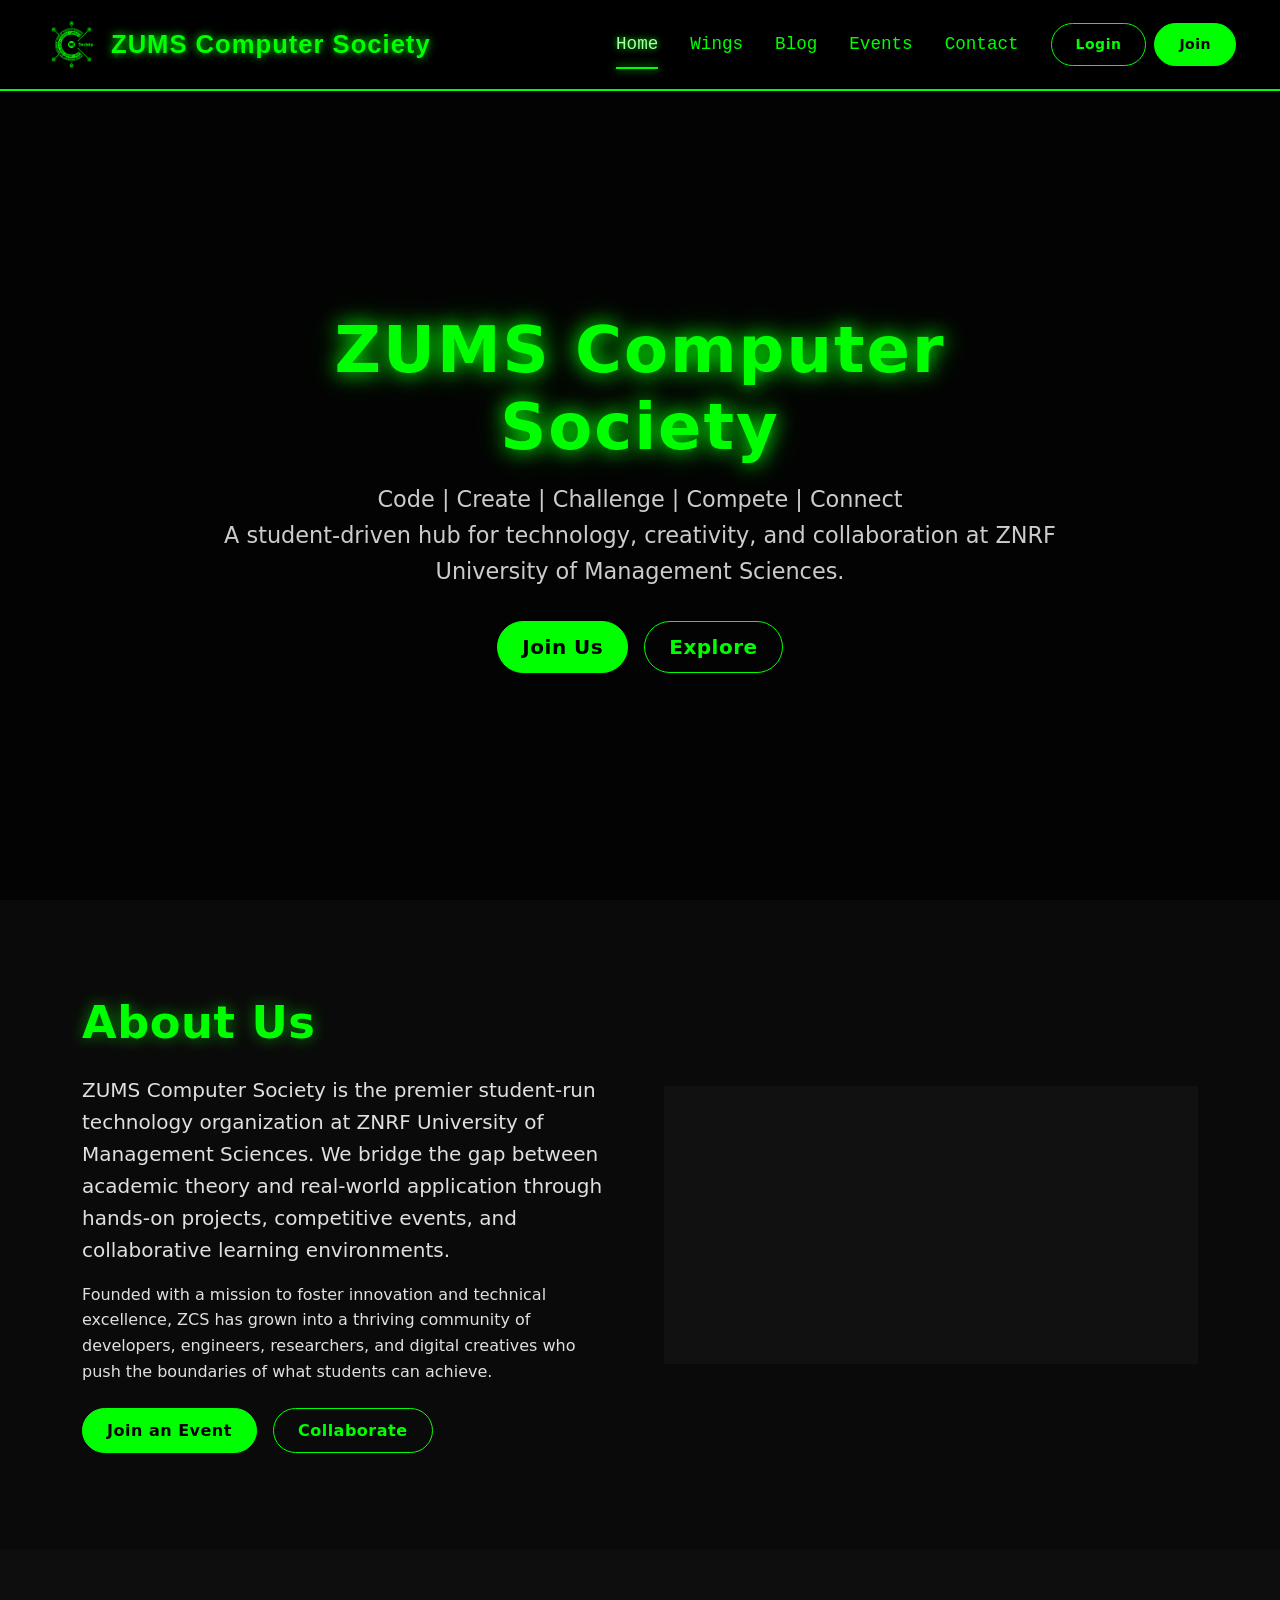
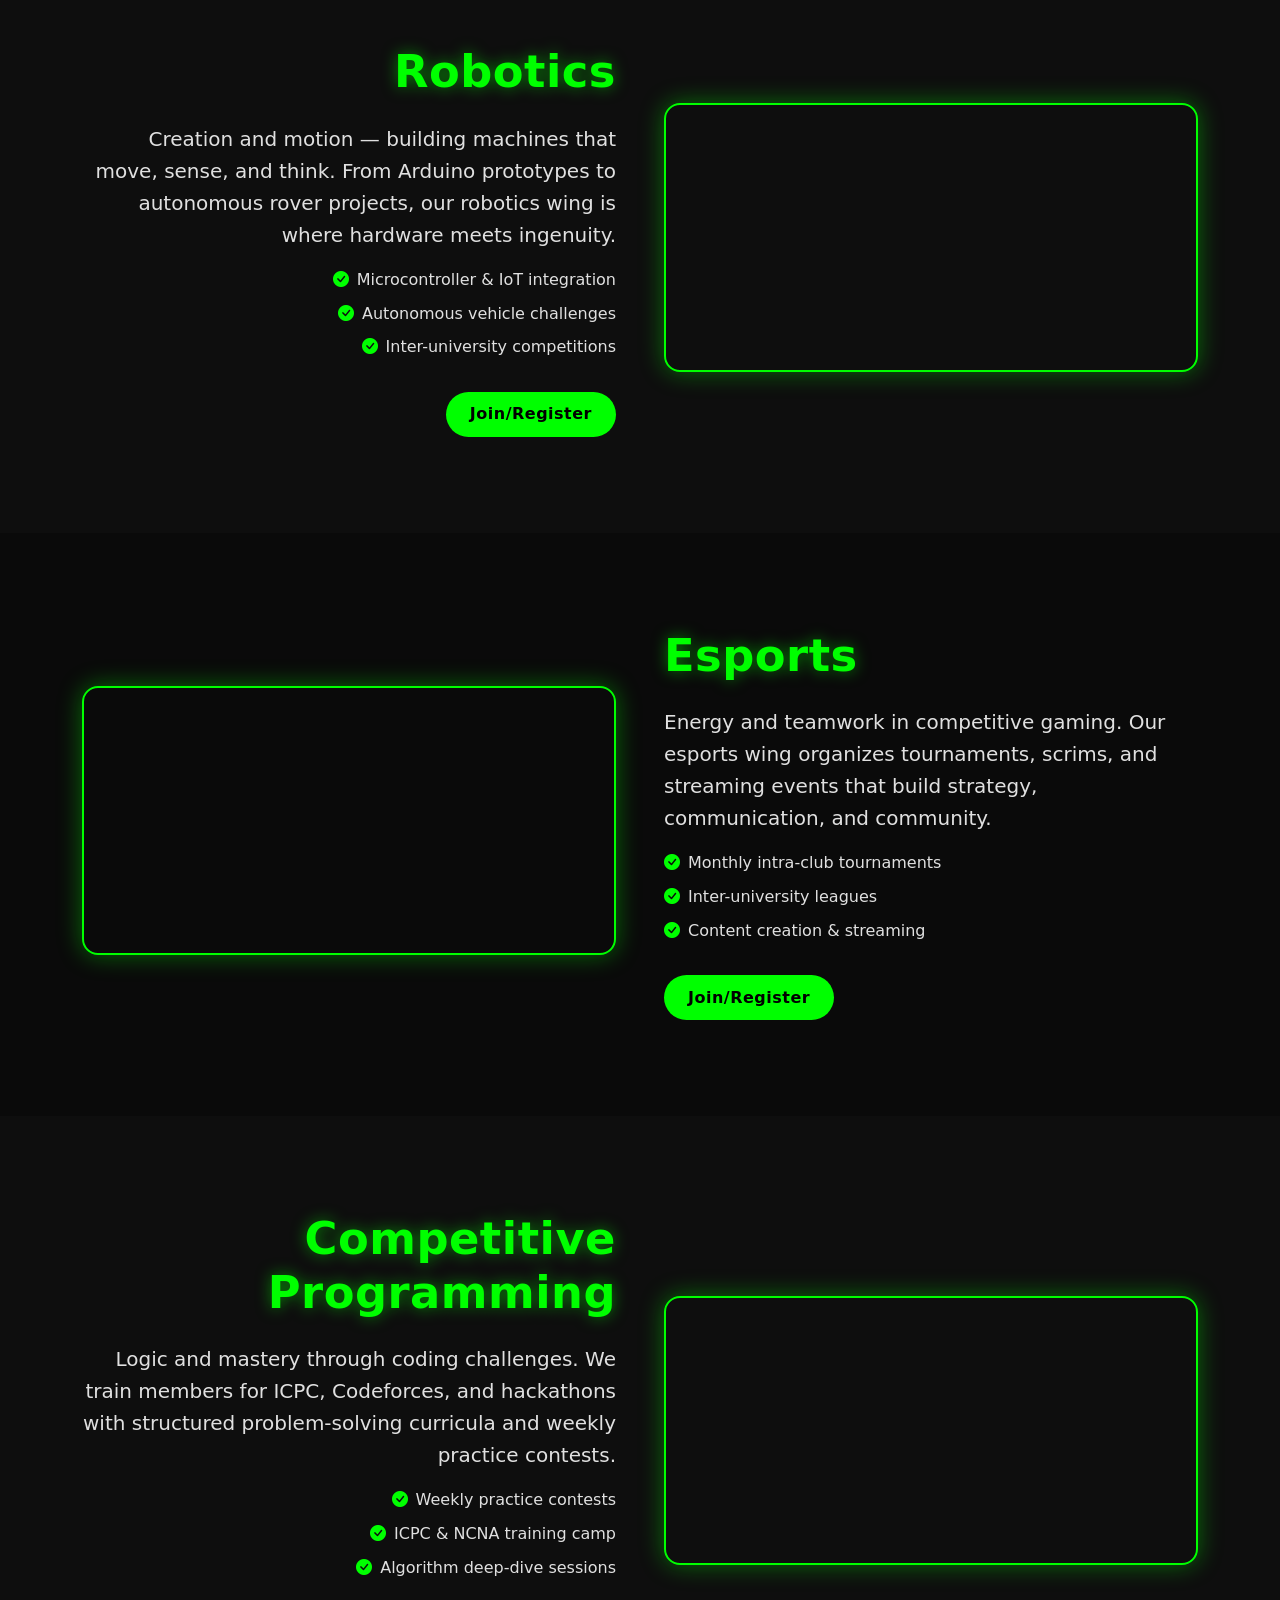
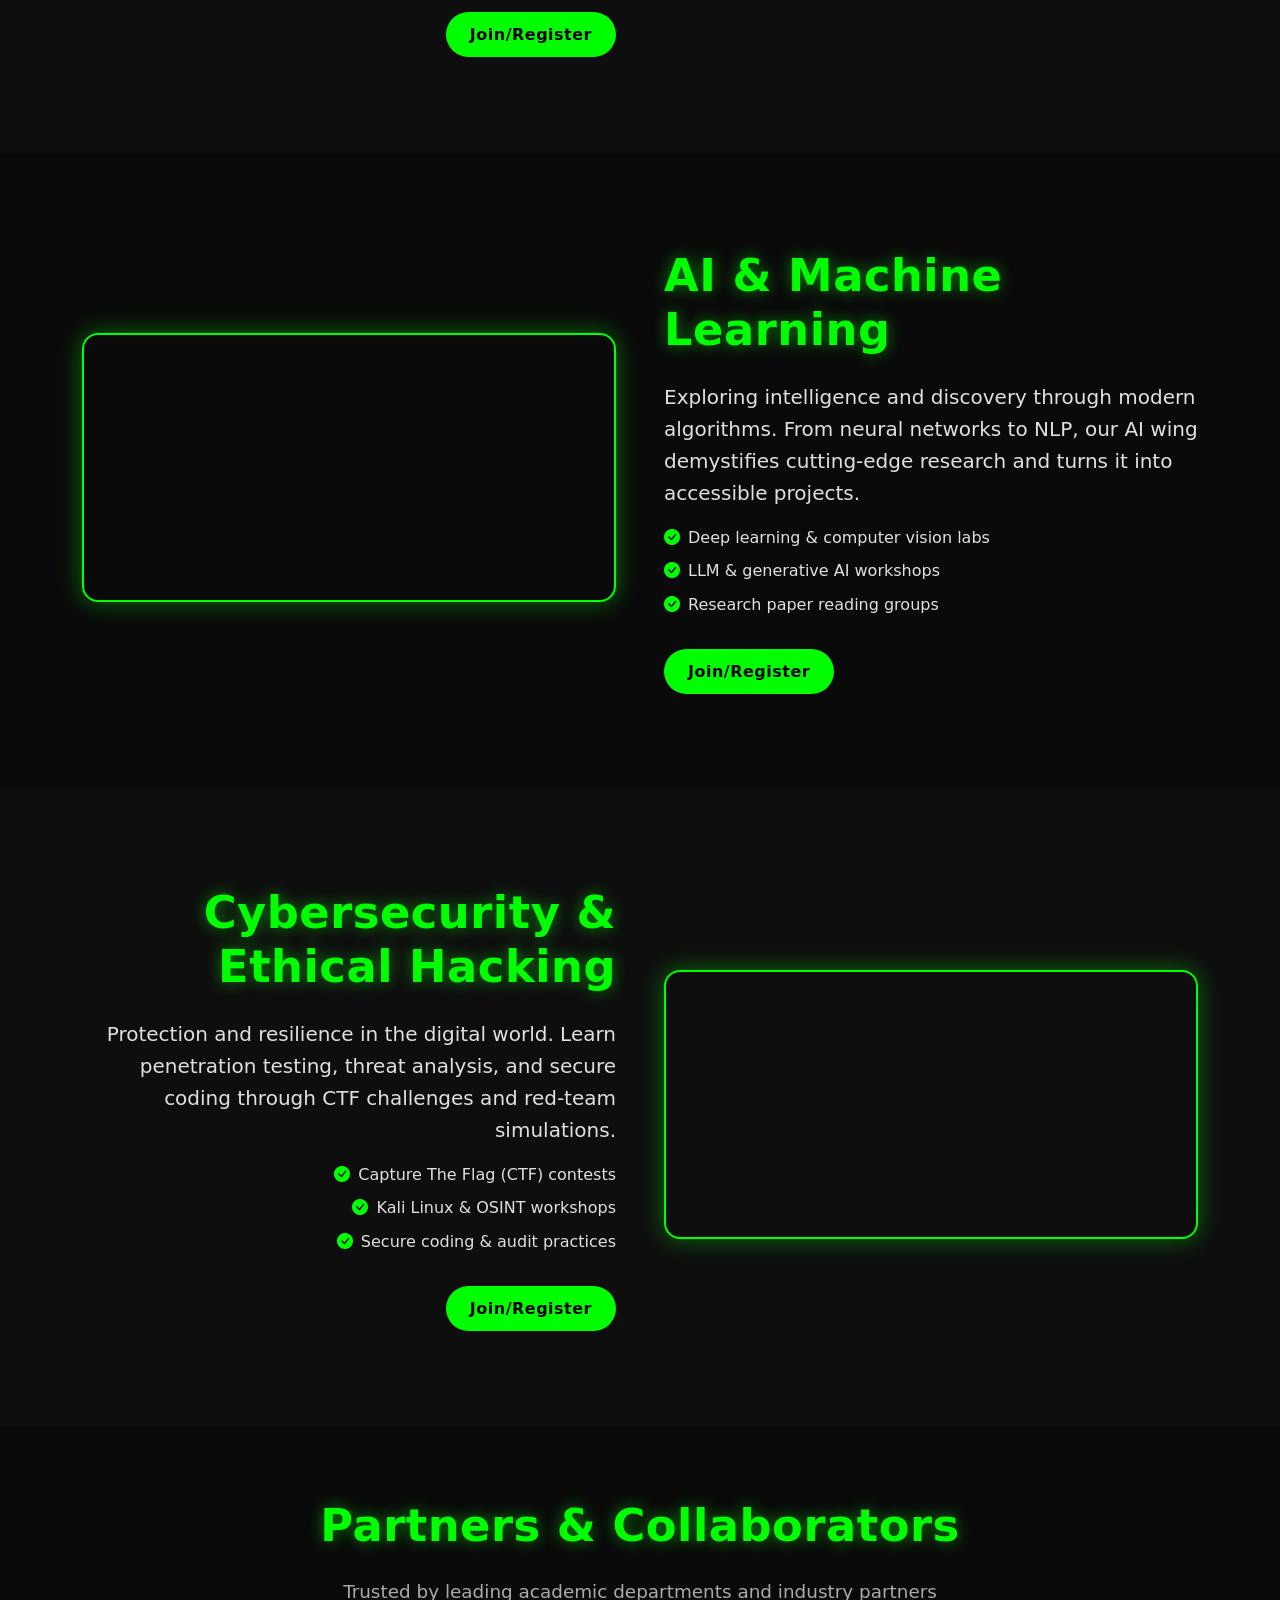
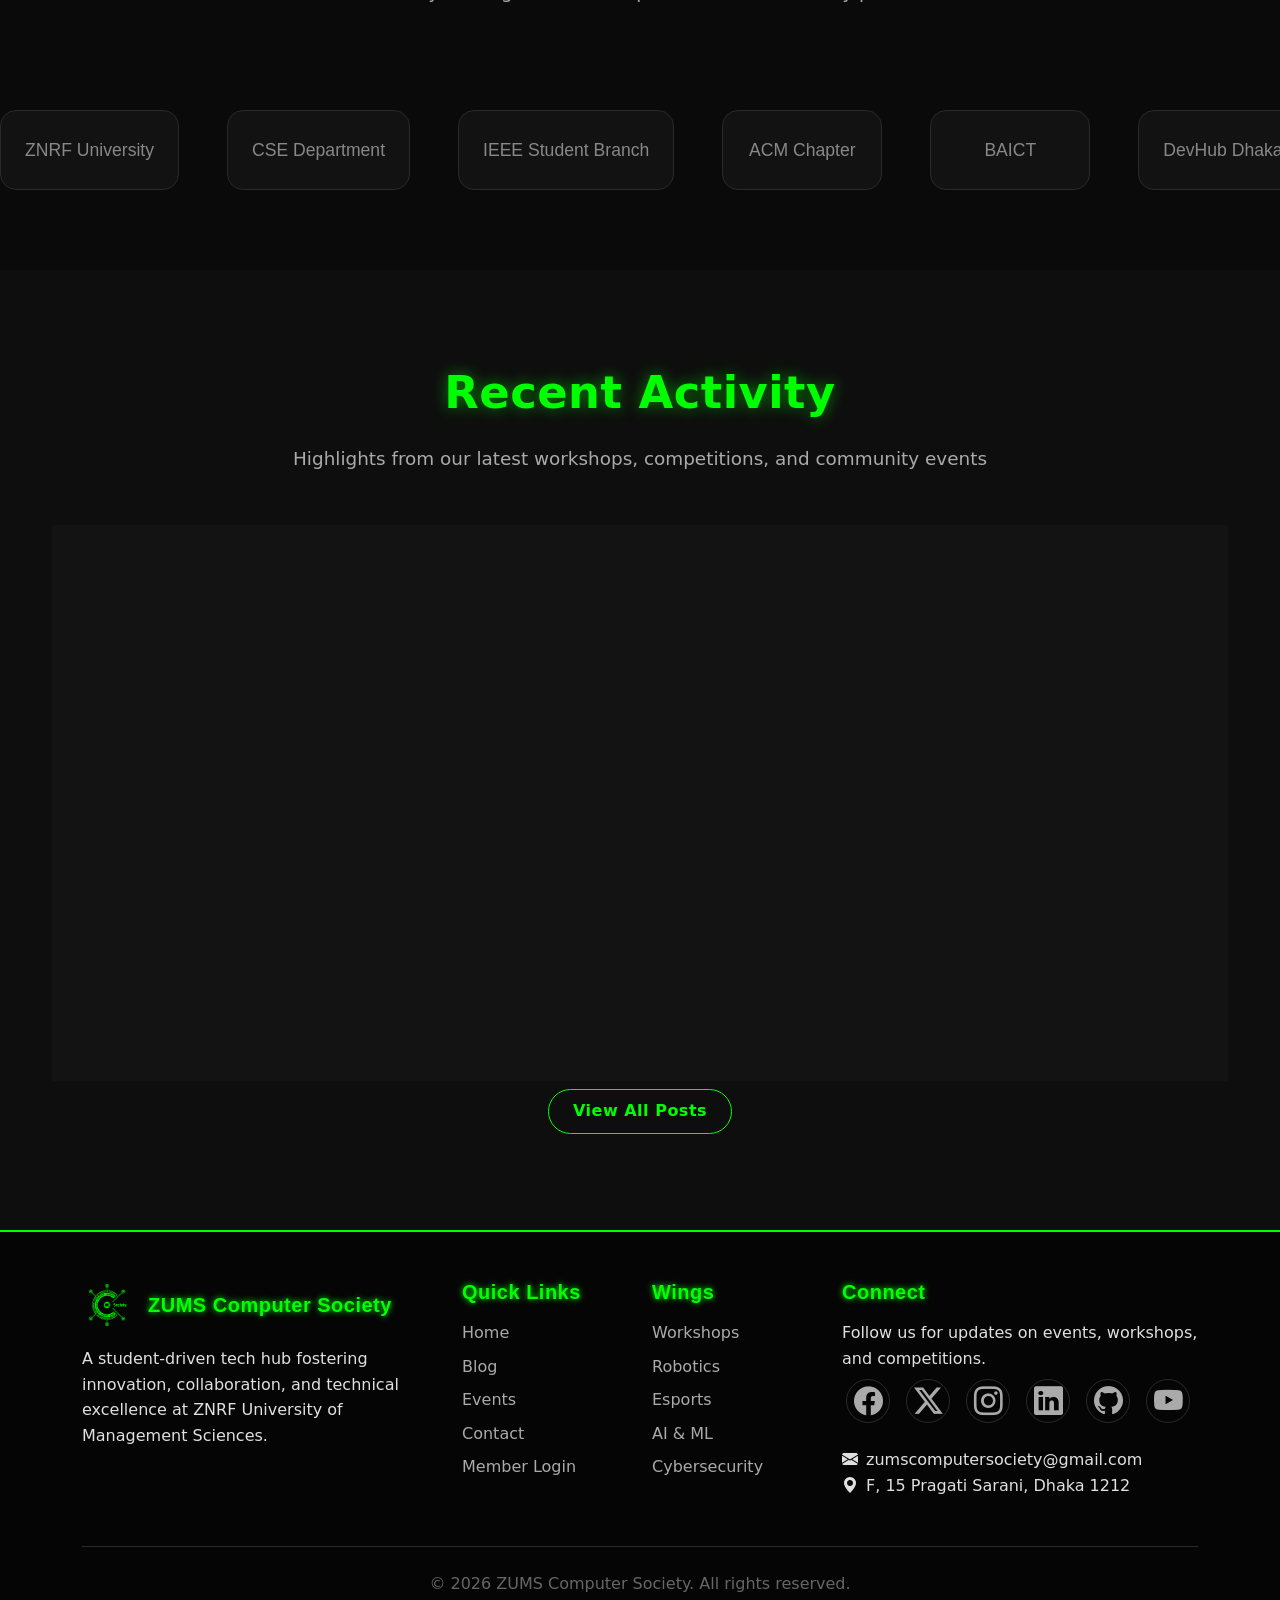
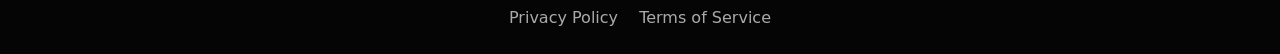
==== commit 03437853: "Add files via upload" ====
--- a/index.html
+++ b/index.html
@@ -36,11 +36,11 @@
       </button>
       <div class="collapse navbar-collapse" id="mainNavbar">
         <ul class="navbar-nav ms-auto mb-2 mb-lg-0 align-items-lg-center">
-          <li class="nav-item"><a class="nav-link" href="#about">About</a></li>
+          <li class="nav-item"><a class="nav-link" href="#about">Home</a></li>
           <li class="nav-item dropdown">
             <a class="nav-link dropdown-toggle" href="#wings" id="wingsDropdown" role="button" data-bs-toggle="dropdown" aria-expanded="false">Wings</a>
             <ul class="dropdown-menu" aria-labelledby="wingsDropdown">
-              <li><a class="dropdown-item" href="#workshops-wing">Workshops</a></li>
+              <!--<li><a class="dropdown-item" href="#workshops-wing">Workshops</a></li>-->
               <li><a class="dropdown-item" href="#robotics">Robotics</a></li>
               <li><a class="dropdown-item" href="#esports">Esports</a></li>
               <li><a class="dropdown-item" href="#programming">Programming</a></li>
@@ -63,7 +63,7 @@
   </nav>
 
   <!-- ===== HERO SECTION ===== -->
-  <section class="hero-section" id="home">
+  <section class="hero-section" id="about">
     <video class="hero-bg-video" autoplay loop muted playsinline>
       <source src="wing.mp4" type="video/mp4">
     </video>
@@ -129,7 +129,7 @@
   <div id="wings"></div>
 
   <!-- ===== WINGS: WORKSHOPS ===== -->
-  <section id="workshops-wing" class="py-5">
+  <!--<section id="workshops-wing" class="py-5">
     <div class="container py-5">
       <div class="row align-items-center g-5">
         <div class="col-lg-6 order-lg-1 animate-on-scroll">
@@ -149,7 +149,7 @@
         </div>
       </div>
     </div>
-  </section>
+  </section>-->
 
   <!-- ===== WINGS: ROBOTICS ===== -->
   <section id="robotics" class="py-5" style="background:#0e0e0e;">
--- a/style.css
+++ b/style.css
@@ -477,6 +477,55 @@
   color: #000 !important;
 }
 
+/* Fix for table row hover - keep text readable */
+.table-hover tbody tr:hover {
+  background-color: rgba(0, 255, 0, 0.1) !important;
+  color: #e0e0e0 !important;
+}
+
+.table-hover tbody tr:hover td {
+  color: #e0e0e0 !important;
+}
+
+/* Ensure table rows never get black background */
+.table tbody tr {
+  background-color: transparent;
+}
+
+.table-striped tbody tr:nth-of-type(odd) {
+  background-color: rgba(0, 255, 0, 0.03);
+}
+
+
+/* FORCE FIX for table text colors */
+.table tbody td,
+.table tbody td * {
+  color: #e0e0e0 !important;
+}
+
+.table tbody tr:hover td,
+.table tbody tr:hover td * {
+  color: #e0e0e0 !important;
+}
+
+/* Fix for the badges inside tables */
+.table tbody td .badge {
+  color: #e0e0e0 !important;
+}
+
+.table tbody td .badge.bg-warning {
+  color: #000 !important;
+}
+
+.table tbody td .badge.bg-success {
+  color: #000 !important;
+}
+
+.table tbody td .badge.bg-danger {
+  color: #fff !important;
+}
+
+
 .badge.bg-secondary {
   background-color: #1a1a1a !important;
   color: #e0e0e0 !important;
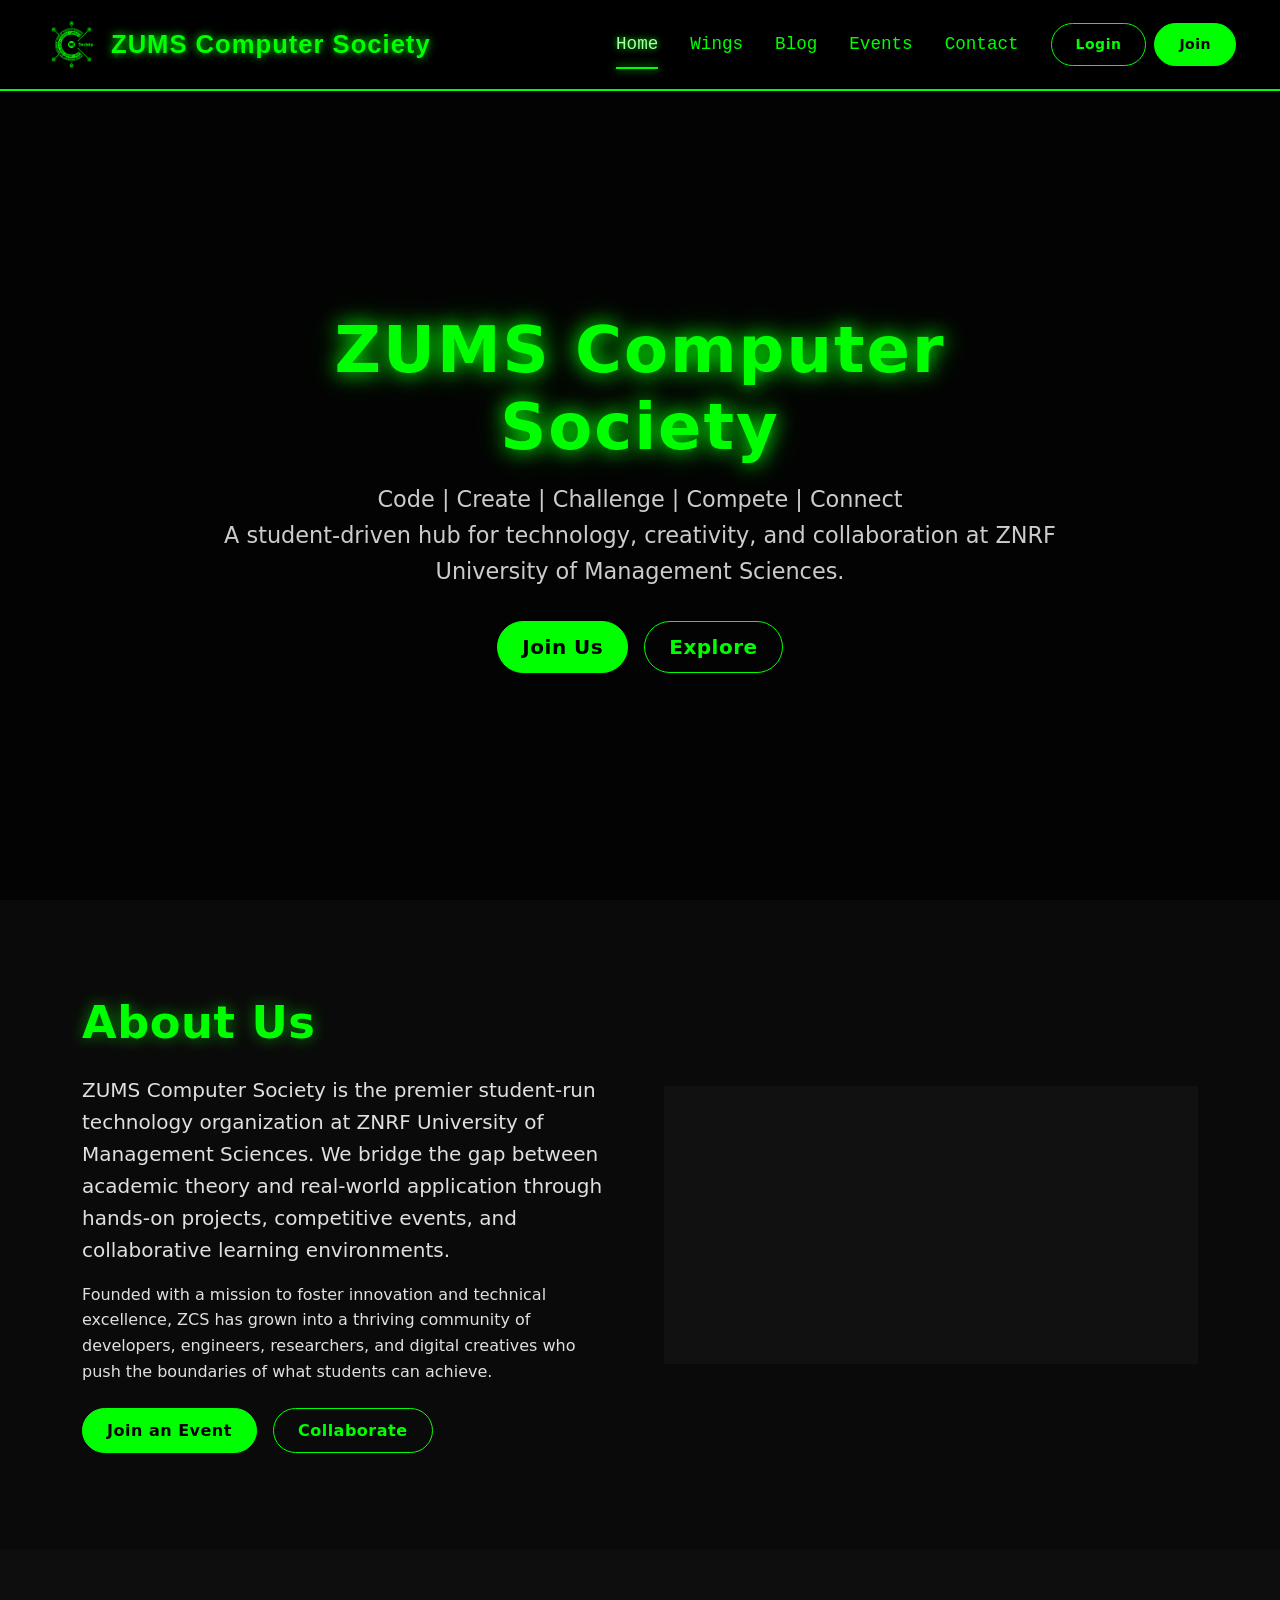
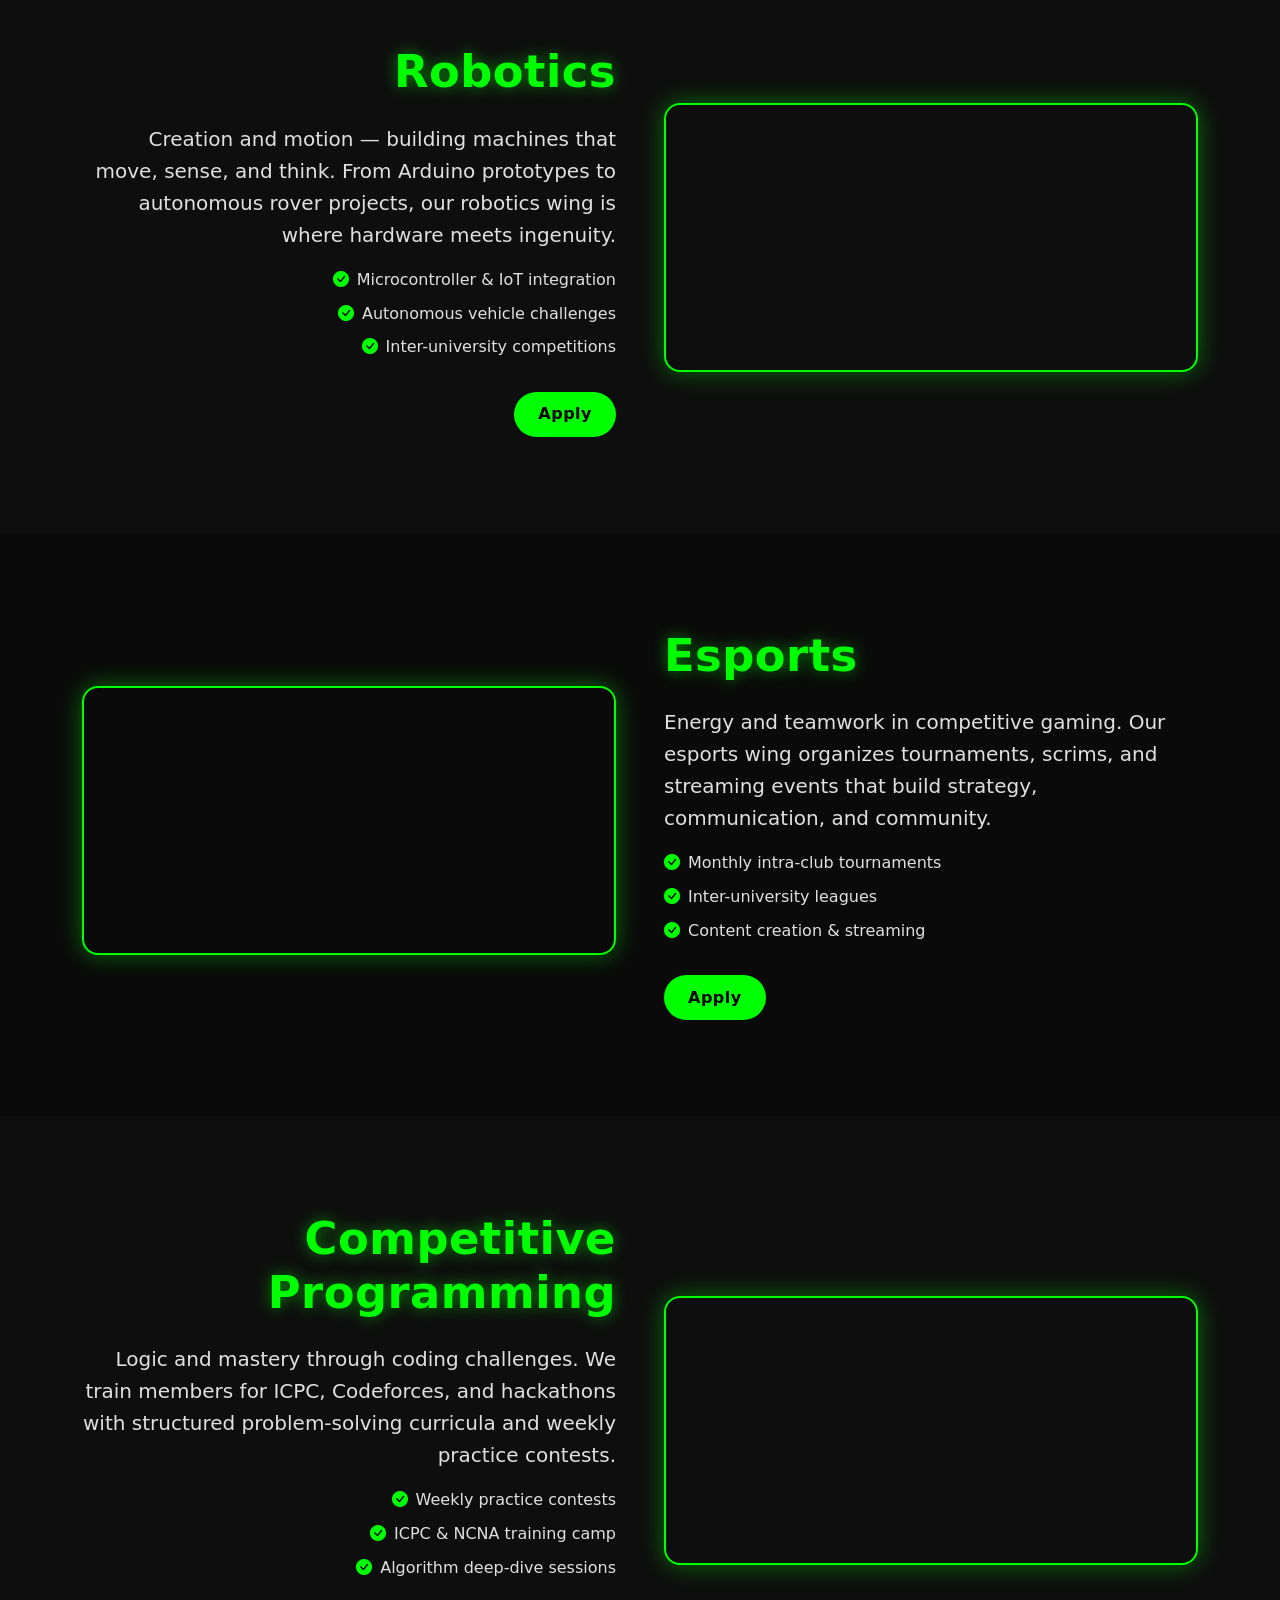
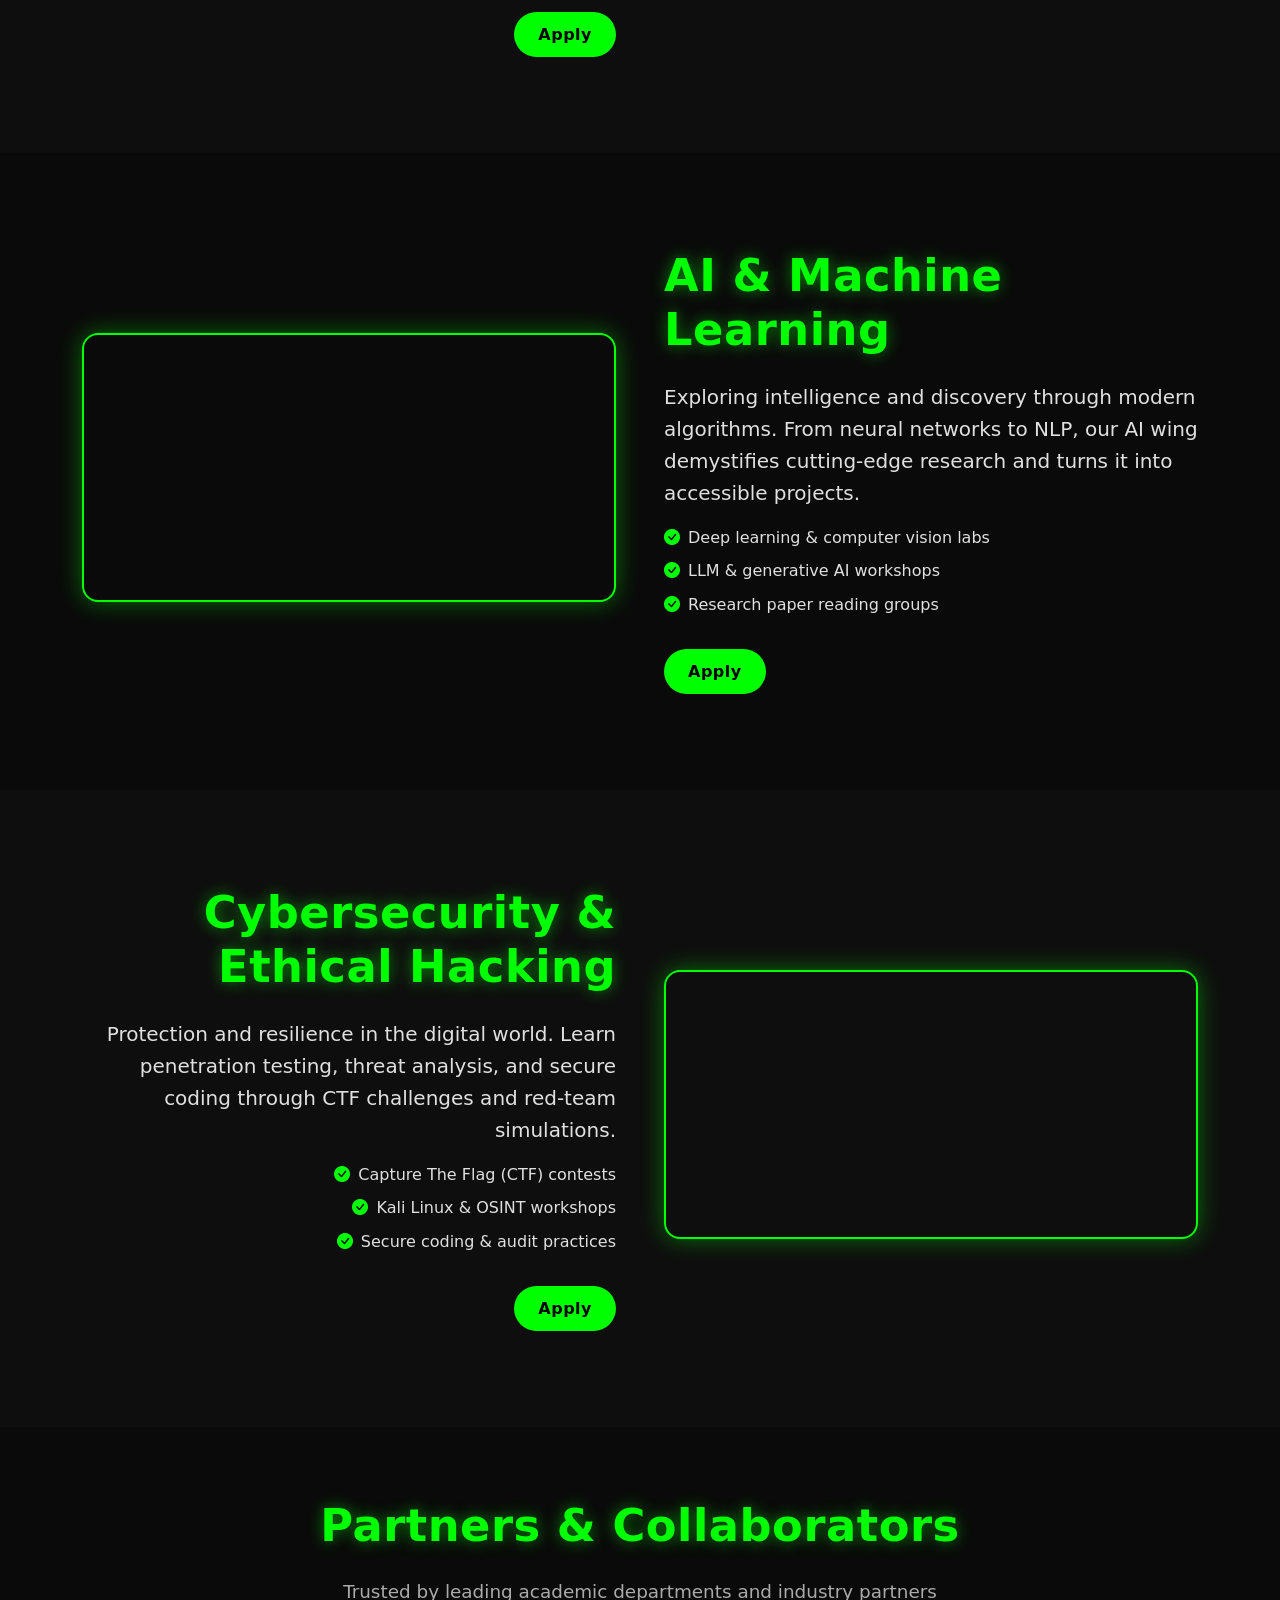
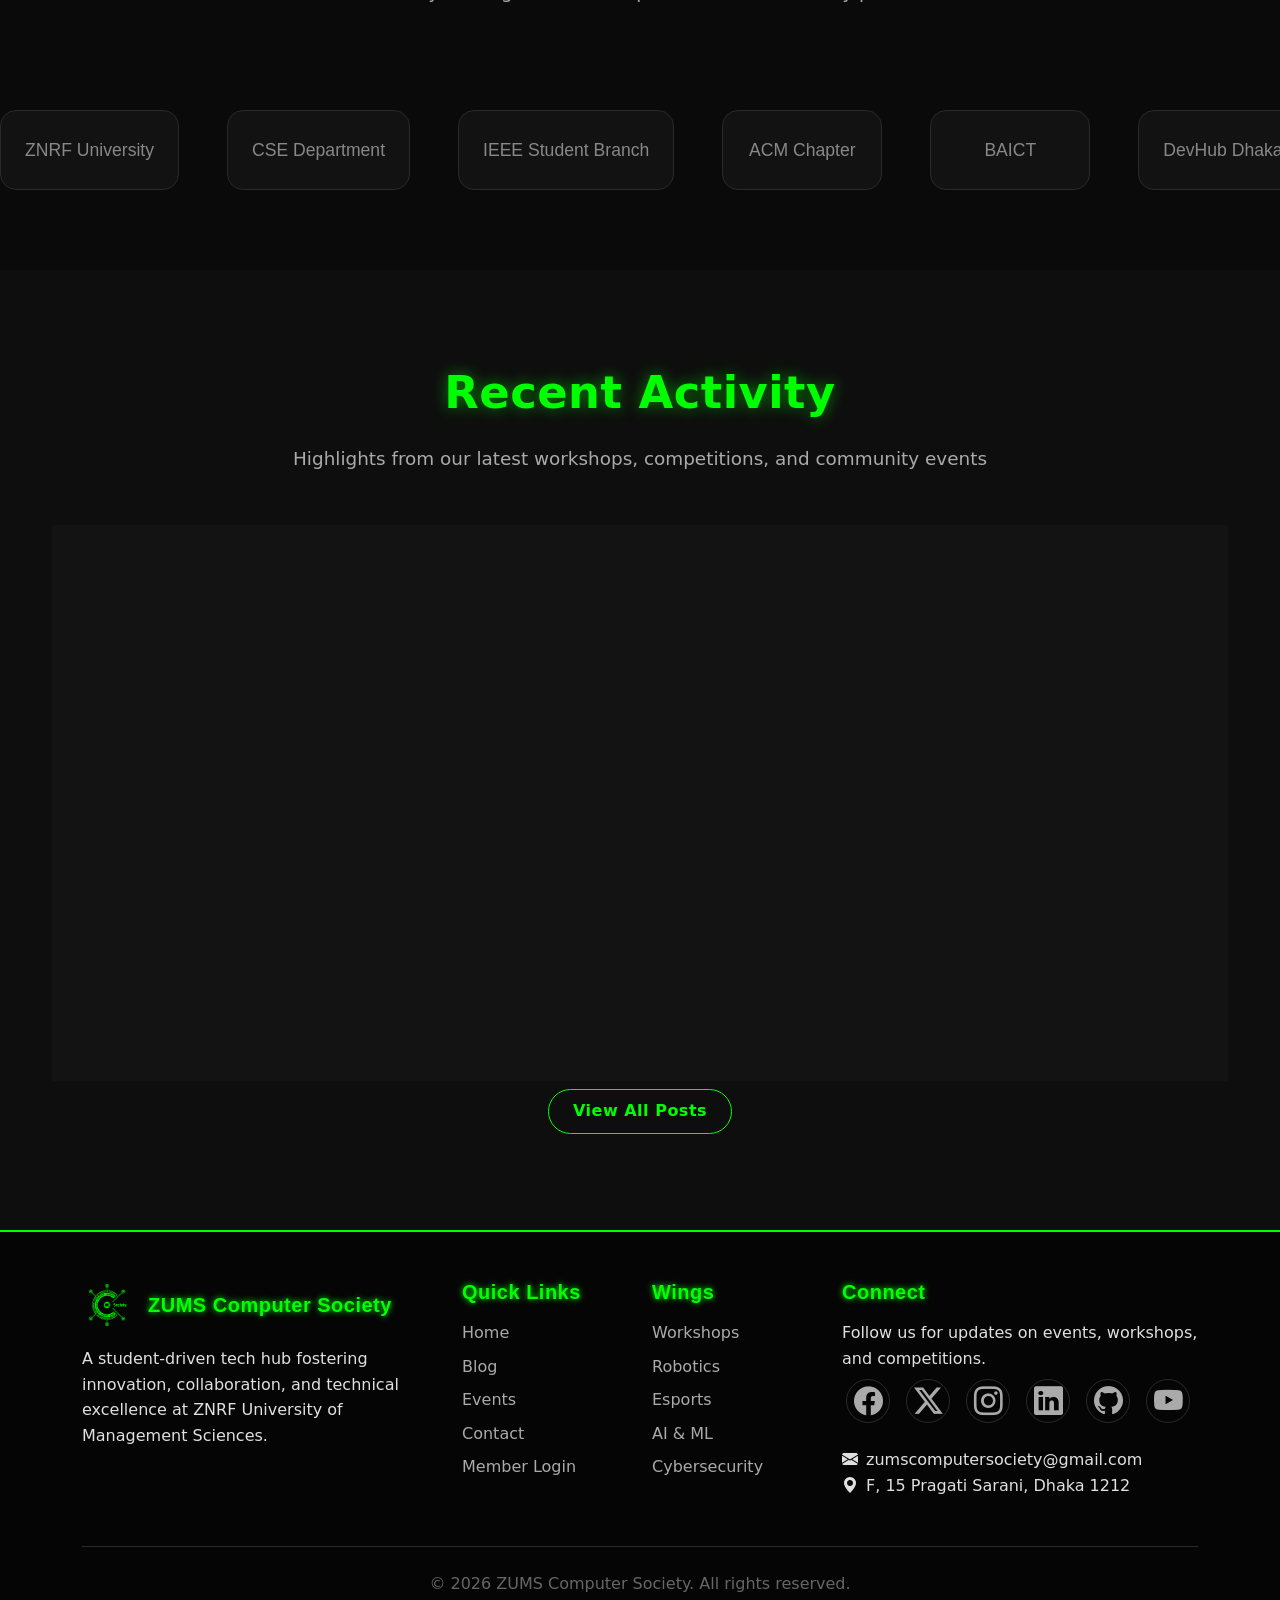
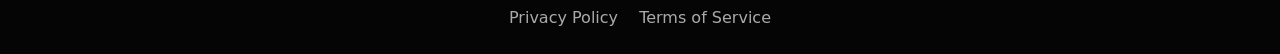
==== commit 8e6d4a15: "Update index.html" ====
--- a/index.html
+++ b/index.html
@@ -145,7 +145,7 @@
             <li class="mb-2"><i class="bi bi-check-circle-fill text-success me-2"></i>Industry-certified mentor guidance</li>
             <li class="mb-2"><i class="bi bi-check-circle-fill text-success me-2"></i>Project-based learning tracks</li>
           </ul>
-          <button class="join-btn mt-3">Join/Register</button>
+          <button class="join-btn mt-3">Apply</button>
         </div>
       </div>
     </div>
@@ -168,7 +168,7 @@
             <li class="mb-2"><i class="bi bi-check-circle-fill text-success me-2"></i>Autonomous vehicle challenges</li>
             <li class="mb-2"><i class="bi bi-check-circle-fill text-success me-2"></i>Inter-university competitions</li>
           </ul>
-          <button class="join-btn mt-3">Join/Register</button>
+          <button class="join-btn mt-3">Apply</button>
         </div>
       </div>
     </div>
@@ -191,7 +191,7 @@
             <li class="mb-2"><i class="bi bi-check-circle-fill text-success me-2"></i>Inter-university leagues</li>
             <li class="mb-2"><i class="bi bi-check-circle-fill text-success me-2"></i>Content creation &amp; streaming</li>
           </ul>
-          <button class="join-btn mt-3">Join/Register</button>
+          <button class="join-btn mt-3">Apply</button>
         </div>
       </div>
     </div>
@@ -214,7 +214,7 @@
             <li class="mb-2"><i class="bi bi-check-circle-fill text-success me-2"></i>ICPC &amp; NCNA training camp</li>
             <li class="mb-2"><i class="bi bi-check-circle-fill text-success me-2"></i>Algorithm deep-dive sessions</li>
           </ul>
-          <button class="join-btn mt-3">Join/Register</button>
+          <button class="join-btn mt-3">Apply</button>
         </div>
       </div>
     </div>
@@ -237,7 +237,7 @@
             <li class="mb-2"><i class="bi bi-check-circle-fill text-success me-2"></i>LLM &amp; generative AI workshops</li>
             <li class="mb-2"><i class="bi bi-check-circle-fill text-success me-2"></i>Research paper reading groups</li>
           </ul>
-          <button class="join-btn mt-3">Join/Register</button>
+          <button class="join-btn mt-3">Apply</button>
         </div>
       </div>
     </div>
@@ -260,7 +260,7 @@
             <li class="mb-2"><i class="bi bi-check-circle-fill text-success me-2"></i>Kali Linux &amp; OSINT workshops</li>
             <li class="mb-2"><i class="bi bi-check-circle-fill text-success me-2"></i>Secure coding &amp; audit practices</li>
           </ul>
-          <button class="join-btn mt-3">Join/Register</button>
+          <button class="join-btn mt-3">Apply</button>
         </div>
       </div>
     </div>
--- a/style.css
+++ b/style.css
@@ -1064,6 +1064,35 @@
   transform: translateY(-2px);
 }
 
+/* ---------- CONTACT PAGE Social Icons --------- */
+.social-icon1 {
+  width: 44px;
+  height: 44px;
+  border-radius: 50%;
+  border: 1px solid #2a2a2a;
+  display: inline-flex;
+  align-items: center;
+  justify-content: center;
+  color: #888;
+  font-size: 1.7rem;  /* Increased from 1.1rem for better visibility */
+  transition: all 0.3s ease;
+  margin: 0 0.25rem;
+  text-decoration: none;
+  flex-shrink: 0;  /* Prevents shrinking */
+}
+
+.social-icon1 i {
+  font-size: 1.8rem;  /* Explicit icon size */
+  line-height: 1;      /* Prevents extra height from line-height */
+}
+
+.social-icon1:hover {
+  border-color: var(--neon-green);
+  color: var(--neon-green);
+  box-shadow: 0 0 12px rgba(0, 255, 0, 0.3);
+  transform: translateY(-2px);
+}
+
 
 /* ---------- FORMS PAGE ---------- */
 .form-section {
